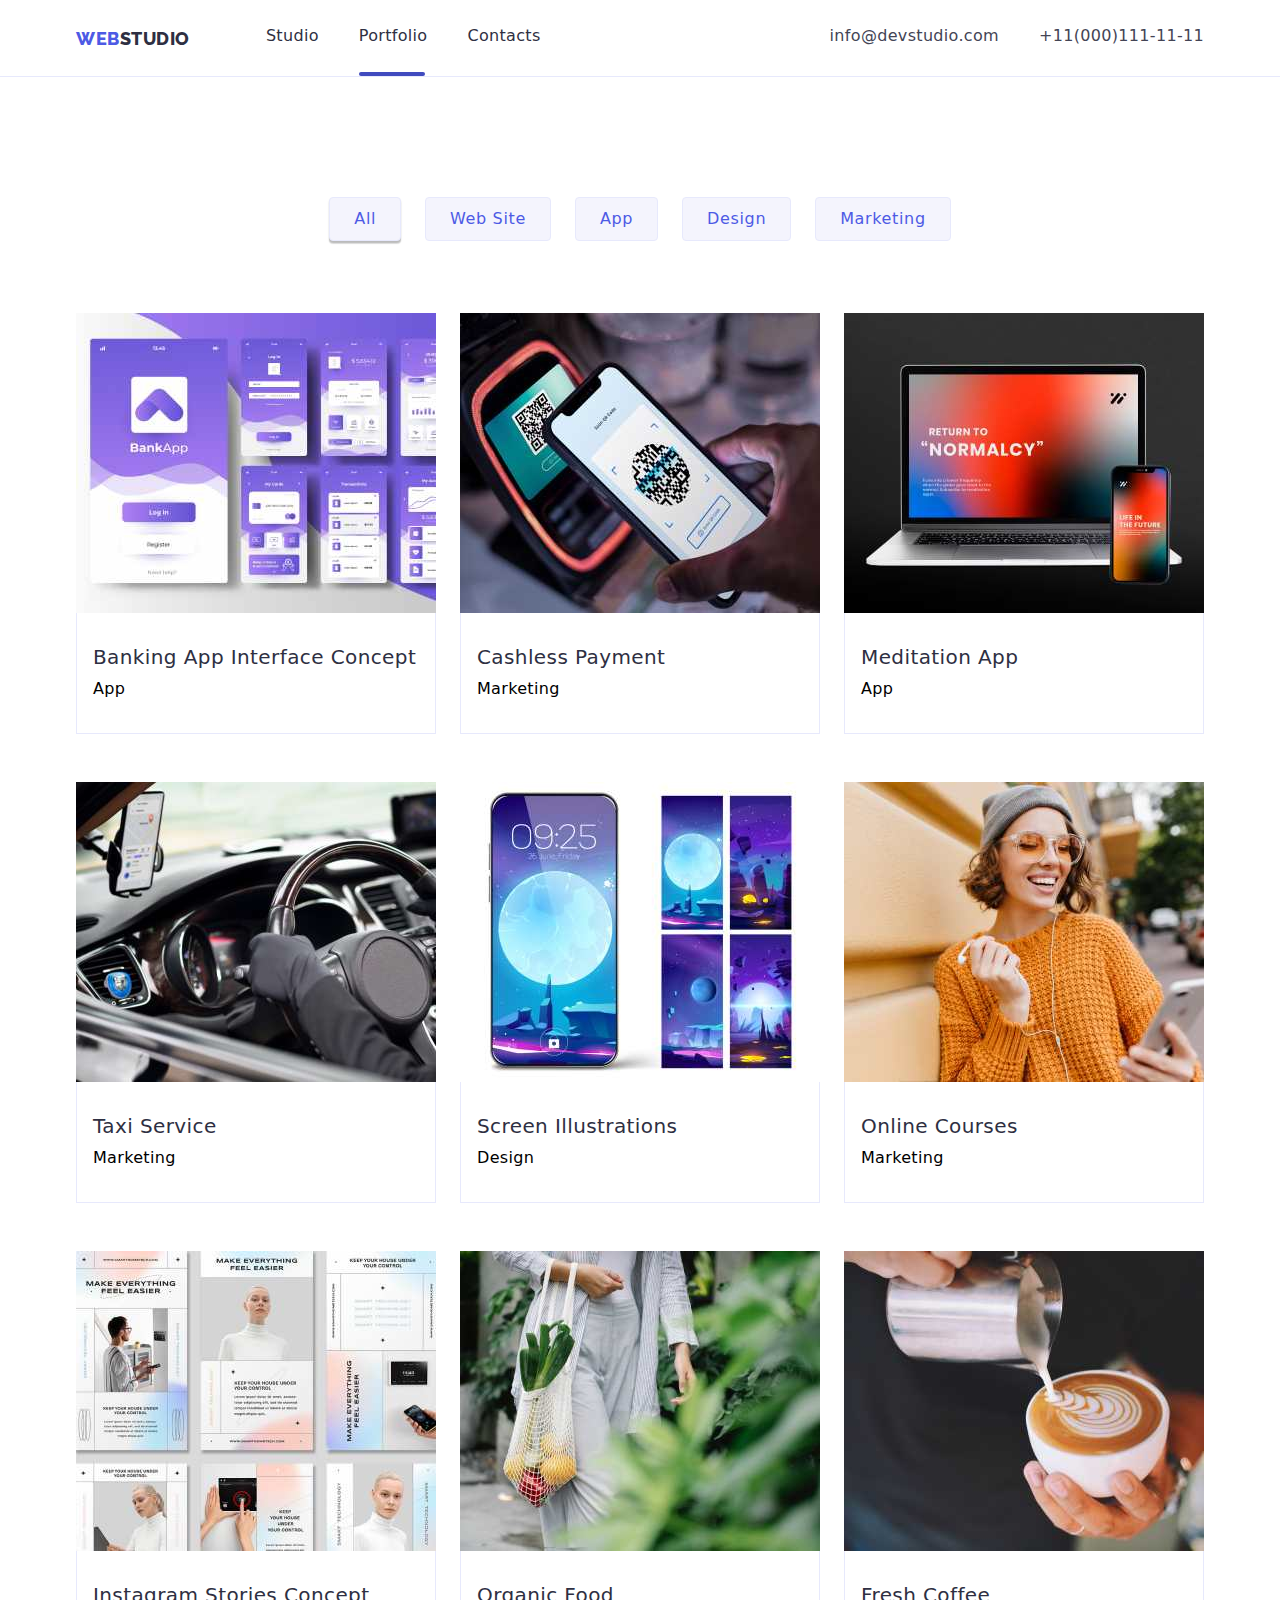
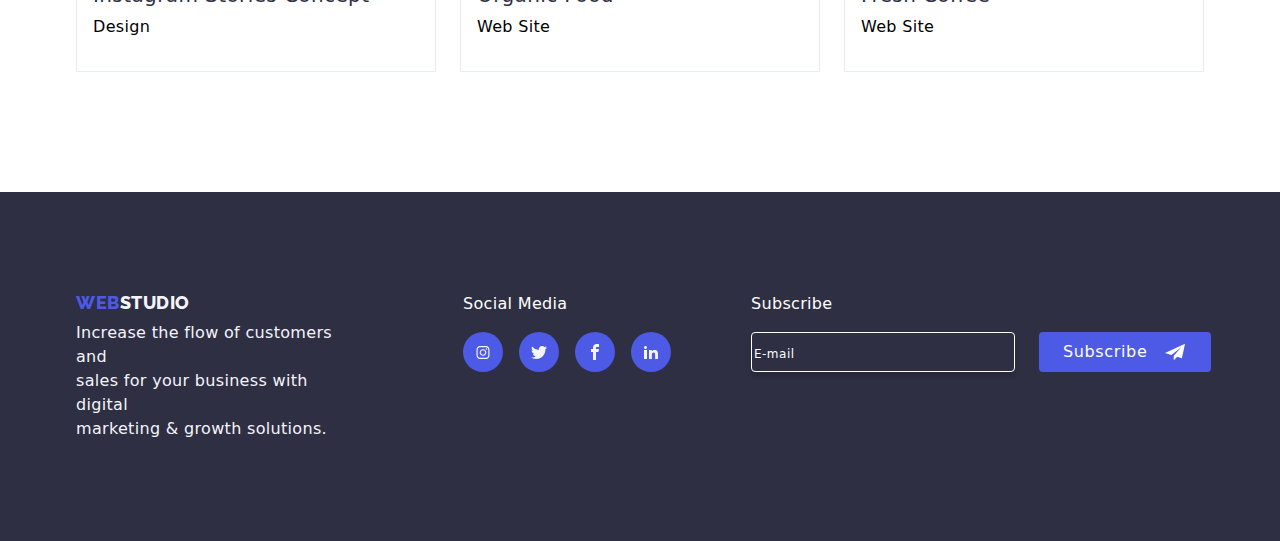
==== portfolio.html @ 9ad0ffb6 "Initial commit" ====
<!DOCTYPE html>
<html lang="en">

<head>
    <meta charset="UTF-8">
    <meta name="viewport" content="width=device-width, initial-scale=1.0">
    <title>Homework 6</title>

    <!--CSS LINK-->
    <link rel="stylesheet" href="./css/styles.css" />
    <!--FONT LINKS-->
    <link rel="stylesheet"
        href="https://fonts.googleapis.com/css2?family=Raleway:wght@800&family=Roboto:wght@400;500;700;900&display=swap" />
    <!--NORMALIZER LINK-->
    <link rel="stylesheet"
        href="https://cdnjs.cloudflare.com/ajax/libs/modern-normalize/2.0.0/modern-normalize.min.css" />
</head>

<body>
    <!-- Header -->
    <header class="header header-container">
        <div class="container header-container">
            <!-- Navigation Bar -->
            <nav class="header-navigation">
                <a href="./index.html" class="header-logo links">
                    <span class="web-logo">WEB</span><span class="studio-logo">STUDIO</span>
                </a>
                <ul class="header-list lists">
                    <li class="header-item">
                        <a href="./index.html" class="header-link links">Studio</a>
                    </li>
                    <li class="header-item">
                        <a href="./portfolio.html" class="header-link links current-portfolio">Portfolio</a>
                    </li>
                    <li class="header-item">
                        <a href="#" class="header-link links">Contacts</a>
                    </li>
                </ul>
            </nav>
            <ul class="header-address lists">
                <li>
                    <a href="mailto:info@devstudio.com" class="header-address-link links">info@devstudio.com</a>
                </li>
                <li>
                    <a href="tel:+11(000)111-11-11" class="header-address-link links">+11(000)111-11-11</a>
                </li>
            </ul>
        </div>
    </header>

    <!-- Main -->

    <main>
        <section class="section">
            <div class="container filter-containter">
                <ul class="filter lists">
                    <li>
                        <button type="button" class="filter-item active">All</button>
                    </li>
                    <li>
                        <button type="button" class="filter-item">Web Site</button>
                    </li>
                    <li>
                        <button type="button" class="filter-item">App</button>
                    </li>
                    <li>
                        <button type="button" class="filter-item">Design</button>
                    </li>
                    <li>
                        <button type="button" class="filter-item">Marketing</button>
                    </li>
                </ul>
                <ul class="project lists">
                    <li class="project-item">
                        <div class="project-image">
                        <img src="images/bankingappinterfaceconcept.jpg" alt="bank app" width="360" height="300" />
                        <div class="project-image-content">
                            <p>14 Stylish and User-Friendly App Design Concepts · Task Manager App · Calorie Tracker App · Exotic Fruit Ecommerce App ·
                            Cloud Storage App</p>
                        </div>
                        </div>
                        <div class="project-description">
                            <h3 class="project-title titles">Banking App Interface Concept</h3>
                            <p class="project-bottom-text bottom-text">App</p>
                        </div>
                    </li>
                    <li class="project-item">
                        <div class="project-image">
                        <img src="images/cashlesspayment.jpg" alt="cashless" width="360" height="300" />
                        <div class="project-image-content">
                            <p>14 Stylish and User-Friendly App Design Concepts · Task Manager App · Calorie Tracker App · Exotic Fruit
                                Ecommerce App ·
                                Cloud Storage App</p>
                        </div>
                        </div>
                        <div class="project-description">
                            <h3 class="project-title titles">Cashless Payment</h3>
                            <p class="project-bottom-text bottom-text">Marketing</p>
                        </div>
                    </li>
                    <li class="project-item">
                        <div class="project-image">
                        <img src="images/meditationapp.jpg" alt="meditation app" width="360" height="300" />
                        <div class="project-image-content">
                            <p>14 Stylish and User-Friendly App Design Concepts · Task Manager App · Calorie Tracker App · Exotic Fruit
                                Ecommerce App ·
                                Cloud Storage App</p>
                        </div>
                        </div>
                        <div class="project-description">
                            <h3 class="project-title titles">Meditation App</h3>
                            <p class="project-bottom-text bottom-text">App</p>
                        </div>
                    </li>
                    <li class="project-item">
                        <div class="project-image">
                        <img src="images/taxiservice.jpg" alt="taxi service" width="360" height="300" />
                        <div class="project-image-content">
                            <p>14 Stylish and User-Friendly App Design Concepts · Task Manager App · Calorie Tracker App · Exotic Fruit
                                Ecommerce App ·
                                Cloud Storage App</p>
                        </div>
                        </div>
                        <div class="project-description">
                            <h3 class="project-title titles">Taxi Service</h3>
                            <p class="project-bottom-text bottom-text">Marketing</p>
                        </div>
                    </li>
                    <li class="project-item">
                        <div class="project-image">
                        <img src="images/screenillustrations.jpg" alt="screen illustrations" width="360" height="300" />
                        <div class="project-image-content">
                            <p>14 Stylish and User-Friendly App Design Concepts · Task Manager App · Calorie Tracker App · Exotic Fruit
                                Ecommerce App ·
                                Cloud Storage App</p>
                        </div>
                        </div>
                        <div class="project-description">
                            <h3 class="project-title titles">Screen Illustrations</h3>
                            <p class="project-bottom-text bottom-text">Design</p>
                        </div>
                    </li>
                    <li class="project-item">
                        <div class="project-image">
                        <img src="images/onlinecourses.jpg" alt="online courses" width="360" height="300" />
                        <div class="project-image-content">
                            <p>14 Stylish and User-Friendly App Design Concepts · Task Manager App · Calorie Tracker App · Exotic Fruit
                                Ecommerce App ·
                                Cloud Storage App</p>
                        </div>
                        </div>
                        <div class="project-description">
                            <h3 class="project-title titles">Online Courses</h3>
                            <p class="project-bottom-text bottom-text">Marketing</p>
                        </div>
                    </li>
                    <li class="project-item">
                        <div class="project-image">
                        <img src="images/instagramstoriesconcept.jpg" alt="instagram stories" width="360"
                            height="300" />
                        <div class="project-image-content">
                            <p>14 Stylish and User-Friendly App Design Concepts · Task Manager App · Calorie Tracker App · Exotic Fruit
                                Ecommerce App ·
                                    Cloud Storage App</p>
                            </div>
                        </div>
                        <div class="project-description">
                            <h3 class="project-title titles">Instagram Stories Concept</h3>
                            <p class="project-bottom-text bottom-text">Design</p>
                        </div>
                    </li>
                    <li class="project-item">
                        <div class="project-image">
                        <img src="images/organicfood.jpg" alt="organic food" width="360" height="300" />
                        <div class="project-image-content">
                            <p>14 Stylish and User-Friendly App Design Concepts · Task Manager App · Calorie Tracker App · Exotic Fruit
                                Ecommerce App ·
                                Cloud Storage App</p>
                        </div>
                        </div>
                        <div class="project-description">
                            <h3 class="project-title titles">Organic Food</h3>
                            <p class="project-bottom-text bottom-text">Web Site</p>
                        </div>
                    </li>
                    <li class="project-item">
                        <div class="project-image">
                        <img src="images/freshcoffee.jpg" alt="fresh coffee" width="360" height="300" />
                        <div class="project-image-content">
                            <p>14 Stylish and User-Friendly App Design Concepts · Task Manager App · Calorie Tracker App · Exotic Fruit
                                Ecommerce App ·
                                Cloud Storage App</p>
                        </div>
                        </div>
                        <div class="project-description">
                            <h3 class="project-title titles">Fresh Coffee</h3>
                            <p class="project-bottom-text bottom-text">Web Site</p>
                        </div>
                    </li>
                </ul>
            </div>
        </section>
    </main>

    <!--Page Footer-->

    <footer class="footer-section">
        <div class="container footer-flex">
            <div class="footer-container">
                <a href="/index.html" class="header-logo links">
                    <span class="web-logo">WEB</span><span class="studio-logo studio-footer">STUDIO</span></a>
                <div class="footer-text">
                    <p class="footer-bottom-text bottom-text">
                        Increase the flow of customers and <br />
                        sales for your business with digital <br />
                        marketing & growth solutions.</p>
                </div>
            </div>
            <div class="footer-container footer-socialmedia">
                <h3 class="footer-socialmedia-title">Social Media</h3>
                <div class="footer-icons">
                    <a class="team-content-icons">
                        <svg width="16" height="13">
                            <use href="./images/icons.svg#instagram"></use>
                        </svg>
                    </a>
                    <a class="team-content-icons">
                        <svg width="16" height="16">
                            <use href="./images/icons.svg#twitter"></use>
                        </svg>
                    </a>
                    <a class="team-content-icons">
                        <svg width="16" height="16">
                            <use href="./images/icons.svg#facebook"></use>
                        </svg>
                    </a>
                    <a class="team-content-icons">
                        <svg width="16" height="16">
                            <use href="./images/icons.svg#linkedin2"></use>
                        </svg>
                    </a>
                </div>
            </div>
            <div class="footer-container footer-form subscribe-flex">
                <form name="subscribe_form" autocomplete="on" method="">
                    <label class="footer-form_label">Subscribe
                        <input type="email" name="email" placeholder="E-mail" class="footer-form-input" required />
                    </label>
    
    
                    <button type="submit" class="footer-form-button">Subscribe
                        <svg class="footer-form-svgsubscribe">
                            <use href="./images/icons.svg#submit"></use>
                        </svg>
                    </button>
                </form>
            </div>
    
    
    
        </div>
    </footer>
<script src="./js/modal.js"></script>
</body>

</html>
---- css/styles.css ----
/* GENERAL STYLES */

body {
    font-family: 'Roboto';
    font-style: normal;
    font-size: 16px;
    font-weight: 400;
    line-height: 24px;
    letter-spacing: 0.32px;
}

img {
    display: block;
    height: auto;
    max-width: 100%;
}

h1,
h2,
h3,
h4,
h5,
h6,
p,
ul {
    margin: 0;
    padding: 0;
}

:root {
    --iriscolor: #4d5ae5;
    --navyblue: #2e2f42;
    --navcolor: black;
    --oceancolor: #404bbf;
    --whitecolor: #ffffff;
    --slatecolor: #434455;
    --cornflowercolor: #e7e9fc;
    --cloudcolor: #f4f4fd;
    --greencolor: #31d0aa;
    --lightslatecolor: #8e8f99;
    --navybluemodalcolor: #2e2f42;
    --greycolor: #2e2f42;
    --dairycolor: #fcfcfc;
}

.lists {
    list-style-type: none;
    padding: 0;
}

.links {
    text-decoration: none;
}

.container {
    margin: 0 auto;
    width: 1158px;
    padding: 0 15px;
}

.section {
    padding: 120px 0;
}


/*END OF GENERAL STYLES*/




/*ANYTHING ABOUT HEADER SECTION*/

.header {
    border-bottom: 1px solid var(--cornflower, #e7e9fc);
}

.header-container {
    display: flex;
    justify-content: space-between;
}

.header-navigation {
    display: flex;
    align-items: center;
}


/*header header-navigation*/

.header-logo {
    color: var(--navyblue, #2e2f42);
    font-family: Raleway;
    font-size: 18px;
    font-weight: 800;
    line-height: 21px;
    letter-spacing: 0.54px;
    text-transform: uppercase;
}

.web-logo {
    color: var(--iriscolor);
}

.studio-logo {
    color: var(--navyblue);
}

.header-list {
    display: flex;
    gap: 40px;
    margin-left: 76px;
}

/*header header-navigation header-links*/

.header-link {
    color: var(--navyblue);
    font-weight: 500;
    letter-spacing: 0.32px;
    padding: 24px 0;
    display: block;
}

.current {
    color: var(--iriscolor);
}

.current::after {
    content: "  ";
    display: block;
    height: 4px;
    width: 48px;
    border-radius: 2px;
    background-color: var(--oceancolor);
    position: relative;
    top: 24px;

}

.header-address {
    display: flex;
    gap: 40px;
}

.header-address-link {
    color: var(--slatecolor);
    padding: 24px 0;
    display: block;
}

.header-address-link:hover,
.header-address-link:focus {
    color: var(--oceancolor);
}

.header-link:hover,
.header-link:focus,
.header-link:active {
    color: var(--oceancolor);
}


/*END OF HEADER*/




/*ANYTHING ABOUT PORTFOLIO*/

.current-portfolio::after {
    content: "  ";
    display: block;
    height: 4px;
    width: 66px;
    border-radius: 2px;
    background-color: var(--oceancolor);
    position: relative;
    top: 24px;

}

.filter-item:hover {
    background: var(--oceancolor);
    box-shadow: 0px 2px 2px 0px rgba(0, 0, 0, 0.12),
        0px 2px 1px 0px rgba(0, 0, 0, 0.08), 0px 3px 1px 0px rgba(0, 0, 0, 0.1);
    color: var(--whitecolor);
    border-color: var(--oceancolor);
}

.project-image-content {
    position: absolute;
    background-color: rgba(77, 90, 229, 1);
    color: white;
    width: 100%;
    height: 100%;
    top: 0;
    left: 0;
    opacity: 0;
    transform: translateY(100%);
    transition: transform 250ms cubic-bezier(0.4, 0, 0.2, 1);
    padding-top: 40px;
    padding-left: 32px;
    padding-right: 32px;
    padding-bottom: 164px;
}

.project-image {
    position: relative;
    overflow: hidden;
}

.project-item {
    overflow: hidden;
}

.project-item:hover .project-image-content {
    opacity: 1;
    transform: translateY(0);
}

.filter {
    margin-bottom: 72px;
    display: flex;
    justify-content: center;
    align-items: center;
    gap: 24px;
}

.project {
    display: flex;
    flex-wrap: wrap;
    gap: 48px 24px;
    justify-content: center;
    align-items: center;
}

.project-description {
    padding: 32px 16px;
    border: 1px solid var(--cornflower, #e7e9fc);
    border-top: none;
}

.active {
    background: var(--oceancolor);
    box-shadow: 0px 2px 2px 0px rgba(0, 0, 0, 0.12),
        0px 2px 1px 0px rgba(0, 0, 0, 0.08), 0px 3px 1px 0px rgba(0, 0, 0, 0.1);
    color: var(--whitecolor);
    border-color: var(--oceancolor);
}

.filter-item {
    padding: 12px 24px;
    border-radius: 4px;
    border: 1px solid var(--cornflower, #e7e9fc);
    background: var(--cloud, #f4f4fd);
    color: var(--iris, #4d5ae5);
    font-weight: 500;
    letter-spacing: 0.64px;
    cursor: pointer;
    font-size: 16px;
    font-family: inherit;
}

/*END OF PORTFOLIO SECTION*/



/*ANYTHING ABOUT HERO SECTION*/

.hero-title {
    color: var(--whitecolor);
    font-size: 56px;
    font-weight: 700;
    line-height: 60px;
    letter-spacing: 1.12px;
    margin-bottom: 40px;
}

.hero-section {
    text-align: center;
    display: flex;
    align-items: center;
    justify-content: center;
    background-image: linear-gradient(to right,
            rgba(46, 47, 66, 0.7),
            rgba(46, 47, 66, 0.7)),
        url(../images/people-office\ 1.jpg);
    padding: 188px 0;
    background-repeat: no-repeat;
    background-size: cover;
}

.hero-button {
    border-radius: 4px;
    background: var(--iris, #4d5ae5);
    box-shadow: 0px 4px 4px 0px rgba(0, 0, 0, 0.15);
    color: var(--white, #fff);
    font-weight: 500;
    letter-spacing: 0.64px;
    border: none;
    cursor: pointer;
    font-family: inherit;
    font-size: 16px;
    padding: 16px 32px;
}

.hero-button:hover,
.hero-button:focus {
    background-color: var(--oceancolor);
}

.section-no-top-padding {
    padding-top: 0;
}

/*END OF HERO SECTION*/

/*ANYTHING ABOUT SECTION 2 FEATURES AND ABOUT*/


.titles {
    font-size: 20px;
    font-weight: 500;
    letter-spacing: 0.4px;
    color: var(--navyblue);
    margin-bottom: 8px;
}

.features-list {
    display: flex;
    gap: 20px;
}

.features-icons {
    display: flex;
    justify-content: center;
    padding: 24px 0;
    background-color: var(--cloudcolor);
}

.footer-bottom-text {
    color: var(--cloudcolor, #f4f4fd);
    margin-top: 8px;
}


/*.bottom-text {
    color: var(--slatecolor);
}*/

/*END OF SECTION 2 FEATURES AND ABOUT*/

/*ANYTHING ABOUT SECTION 3 WHAT WE ARE DOING*/

.section-grey {
    background-color: var(--cloudcolor);
}

.team-list {
    display: flex;
    gap: 24px;
    text-align: center;
}

.what-we-do-list {
    display: flex;
    justify-content: space-between;
}

.section-title {
    color: var(--navyblue, #2e2f42);
    text-align: center;
    font-size: 36px;
    font-weight: 700;
    line-height: 40px;
    letter-spacing: 0.72px;
    text-transform: capitalize;
    margin-bottom: 72px;
}


/*END OF SECTION 3 WHAT WE ARE DOING*/


/*ANYTHING ABOUT SECTION 4 THE TEAM*/

.team-icons {
    display: flex;
    color: var(--cloudcolor);
    gap: 24px;
    justify-content: center;
    padding-bottom: 32px;
}

.team-content-icons {
    display: flex;
    width: 40px;
    height: 40px;
    background-color: var(--iriscolor);
    border-radius: 50%;
    justify-content: center;
    align-items: center;
    fill: var(--cloudcolor);
}

.team-item {
    border-radius: 0px 0px 4px 4px;
    background: var(--white, #fff);
    box-shadow: 0px 2px 1px 0px rgba(46, 47, 66, 0.08),
        0px 1px 1px 0px rgba(46, 47, 66, 0.16),
        0px 1px 6px 0px rgba(46, 47, 66, 0.08);
}

.card-content h3 {
    margin-bottom: 8px;
}

.card-content {
    padding: 32px 0;
}

/*END OF SECTION 4 THE TEAM*/


/*ANYTHING ABOUT THE CUSTOMERS SECTION*/

.customers-title {
    font-weight: 700;
    font-size: 36px;
    line-height: 40px;
    letter-spacing: 0.64;
    text-align: center;
    color: var(--navyblue);
}

.customers-icon {
    padding: 16px 32px;

}

.customers-flex {
    display: flex;
    gap: 24px;
}

.customers-icons-borders {
    border: 1px solid var(--lightslatecolor);
    width: 168px;
    height: 88px;
    border-radius: 4px;
    fill: var(--lightslatecolor);

}

.customers-section {
    margin-top: 120px;
}



/*END OF CUSTOMERS SECTION*/
/*ANYTHING ABOUT FOOTER SECTION*/

.footer-section {
    background-color: var(--navyblue);
    padding: 100px 0;
}

.studio-footer {
    color: var(--cloudcolor);
}

.footer-container {
    display: flex;
    flex-direction: column;
}

.subscribe-flex {
    flex-direction: row;
    align-items: flex-end;
}

.footer-container form {
    display: flex;
    align-items: flex-end;
}

.footer-form {
    width: 453px;
    height: 80px;
    flex-shrink: 0;
    margin-left: 80px;
}

.footer-form_label {
    display: block;
    color: var(--whitecolor);
    font-weight: 500;
    /* margin-bottom: 16px; */
}

.footer-form-input {
    border: 1px solid var(--whitecolor);
    width: 264px;
    height: 40px;
    border-radius: 4px;
    margin-top: 16px;
    background-color: var(--navyblue);
    box-shadow: 0px 4px 4px 0px rgba(0, 0, 0, 0.15);
    display: flex;

}

.footer-form-input::placeholder {
    color: var(--whitecolor, #FFF);
    font-size: 12px;
    font-style: normal;
    font-weight: 400;
    line-height: 24px;
    letter-spacing: 0.48px;
}

.footer-form-button {
    height: 40px;
    display: inline-flex;
    padding: 8px 24px;
    justify-content: center;
    align-items: center;
    gap: 16px;
    margin-left: 24px;
    border: none;
    font-weight: 500px;
    line-height: 24px;
    letter-spacing: 0.64px;
    border-radius: 4px;
    color: var(--whitecolor);
    background: var(--iriscolor, #4D5AE5);
    cursor: pointer;
    transition-property: background-color, color;
    transition-duration: 250ms;
    transition-timing-function: cubic-bezier(0.4, 0, 0.2, 1);
}

.footer-form-svgsubscribe {
    width: 24px;
    height: 20px;
    color: var(--whitecolor);
}

.footer-form-button:hover {
    background-color: var(--oceancolor);
}


.footer-socialmedia {
    margin-left: 120px;
    width: 208px;
    height: 80px;
    flex-shrink: 0;
    margin-left: 120px;
    display: inline;
}

.footer-socialmedia-title {
    color: var(--whitecolor);
    font-weight: 500;
    font-size: 16px;
    line-height: 24px;
    letter-spacing: 0.32px;
    margin-bottom: 16px;
}

.footer-icons {
    display: inline-flex;
    align-items: flex-start;
    gap: 16px;
}

.footer-flex {
    display: flex;
    flex-direction: row;
}

.footer-mission {
    margin-right: 120px;
}

/*END OF FOOTER SECTION*/

/*ANYTHING ABOUT THE MODAL*/

.backdrop {
    position: fixed;
    top: 0;
    left: 0;
    width: 100%;
    height: 100%;
    background-color: rgba(46, 47, 66, 0.4);
    opacity: 1;
    transition: opacity 250ms cubic-bezier(0.4, 0, 0.2, 1);
}

.modal {
    position: absolute;
    top: 50%;
    left: 50%;
    min-width: 408px;
    min-height: 584px;
    background-color: var(--dairy, #fcfcfc);
    box-shadow: 0px 2px 1px 0px rgba(0, 0, 0, 0.2),
        0px 1px 3px 0px rgba(0, 0, 0, 0.12), 0px 1px 1px 0px rgba(0, 0, 0, 0.14);
    border-radius: 4px;

    transform: translate(-50%, -50%) scale(1);
    transition: transform 250ms cubic-bezier(0.4, 0, 0.2, 1);

    padding-top: 72px;
    padding-left: 24px;
    padding-right: 24px;
    padding-bottom: 24px;
}

.backdrop.is-hidden .modal {
    transform: translate(-50%, -50%) scale(0);
}

.modal-close {
    position: absolute;
    top: 24px;
    right: 24px;
    padding: 0;
    display: flex;
    justify-content: center;
    align-items: center;
    width: 24px;
    height: 24px;

    background-color: var(--cornflower, #e7e9fc);
    color: var(--navyblue);
    border: 1px solid rgba(0, 0, 0, 0.1);
    border-radius: 15px;
    cursor: pointer;

    transition: color 250ms cubic-bezier(0.4, 0, 0.2, 1),
        background-color 250ms cubic-bezier(0.4, 0, 0.2, 1);
}

.modal-close-icon {
    fill: currentColor;
}

.modal-close:hover,
.modal-close:focus {
    background-color: var(--ocean);
    color: var(--white);
}

.is-hidden {
    visibility: none;
    opacity: 0;
    pointer-events: none;
}

.form-header {
    color: var(--navyblue, #2E2F42);
    text-align: center;
    font-weight: 500;
    margin-bottom: 34px;
}

.form-container {
    display: flex;
    flex-direction: column;
    align-items: flex-start;

    border-radius: 4px;

}

.form-button_container {
    display: flex;
    align-items: center;
    justify-content: center;
    width: 100%;
}

.form-button {
    width: 169px;
    height: 56px;
    padding: 16px 32px;
    border: none;
    font-weight: 500;
    letter-spacing: 0.64px;
    border-radius: 4px;
    background-color: var(--iriscolor);
    color: var(--whitecolor);
    box-shadow: 0px 4px 4px 0px rgba(0, 0, 0, 0.15);
    cursor: pointer;
    transition-property: background-color, color;
    transition-duration: 250ms;
    transition-timing-function: cubic-bezier(0.4, 0, 0.2, 1);
}

.form-button:hover,
.form-button:focus {
    background-color: var(--oceancolor);
}

.form-input {
    display: block;
    width: 360px;
    height: 40px;
    padding-top: 11px;
    padding-bottom: 11px;
    padding-left: 38px;
    flex-shrink: 0;
    font-size: 14px;
    fill: currentColor;
    border-radius: 4px;
    border: 1px solid var(--navyblue, rgba(46, 47, 66, 0.40));
    transition-property: border;
    transition-duration: 250ms;
    transition-timing-function: cubic-bezier(0.4, 0, 0.2, 1);
}

.form-input:focus,
.form-input:hover,
.form-textarea:hover,
.form-textarea:focus {
    border: 1px solid var(--iriscolor, #4D5AE5);
}

.form-input:focus+.form-input-icon,
.form-input:hover+.form-input-icon {
    fill: var(--iriscolor);
}

.form-textarea {
    width: 360px;
    height: 120px;
    flex-shrink: 0;
    padding-top: 8px;
    padding-left: 16px;
    border-radius: 4px;
    font-size: 14px;
    border: 1px solid var(--navyblue, rgba(46, 47, 66, 0.40));
    resize: none;
    transition-property: border;
    transition-duration: 250ms;
    transition-timing-function: cubic-bezier(0.4, 0, 0.2, 1);
}

.form-textarea::placeholder {
    color: var(--navyblue, rgba(46, 47, 66, 0.40));
    font-size: 12px;
    font-weight: 400;
    line-height: 14px;
    letter-spacing: 0.48px;
}

.checkbox {
    appearance: none;
    position: absolute;
}

.checkbox-icon {
    display: inline-block;
    border-radius: 2px;
    fill: none;
    transition-property: border;
    transition-duration: 250ms;
    transition-timing-function: cubic-bezier(0.4, 0, 0.2, 1);
}

.checkbox-icon:hover,
.checkbox-icon:focus {
    border: 1px solid var(--iriscolor, #4D5AE5);
}

.check-mark {
    display: block;
    width: 16px;
    height: 16px;
    border-radius: 2px;
    border: 1px solid var(--navybluemodalcolor, rgba(46, 47, 66, 0.40));
    cursor: pointer;
}

.checkbox:checked+.checkbox-icon {
    background-size: contain;
    font: var(--whitecolor);
    fill: var(--whitecolor);
    border-radius: 2px;
    border: 1px solid var(--iriscolor, rgba(46, 47, 66, 0.40));
    background-color: var(--iriscolor);
    cursor: pointer;
}

.form-label {
    position: relative;
    margin-bottom: 30px;
    font-size: 12px;
    line-height: 1.166;
    letter-spacing: 0.01em;
    color: var(--lightslatecolor, #8E8F99);
}

.form-label-textarea {
    position: relative;
    margin-bottom: 16px;
    font-size: 12px;
    line-height: 1.166;
    letter-spacing: 0.01em;
    color: var(--lightslatecolor, #8E8F99);
}

.form-label-text {
    position: absolute;
    top: -20px;
    left: 0;
}

.form-input-icon {
    position: absolute;
    transform: translateY(-50%);
    top: 50%;
    left: 16px;
    width: 18px;
    height: 24px;
    fill: var(--navybluemodalcolor, #2E2F42);
    transition-property: fill;
    transition-duration: 250ms;
    transition-timing-function: cubic-bezier(0.4, 0, 0.2, 1);
}

.form-agree-box {
    display: flex;
    align-items: center;
    justify-content: flex-start;
    width: 360px;
    height: 16px;
    gap: 8px;
    margin-bottom: 24px;
}

.form-agree-box_text {
    flex-shrink: 0;
    color: var(--lightslatecolor, #8E8F99);
    font-size: 12px;
    font-weight: 400;
    line-height: 14px;
    letter-spacing: 0.48px;
}

.form-agree-box_link {
    color: var(--iriscolor, #4D5AE5);
    font-size: 12px;
    font-weight: 400;
    line-height: 16px;
    letter-spacing: 0.48px;
    text-decoration-line: underline;
    transition-property: color, text-decoration-color;
    transition-duration: 250ms;
    transition-timing-function: cubic-bezier(0.4, 0, 0.2, 1);
}

.form-agree-box_link:hover,
.form-agree-box_link:focus {
    color: var(--oceancolor);
    text-decoration-color: rgba(0, 0, 255, 0.0);
}

/*END OF THE MODAL SECTION*/
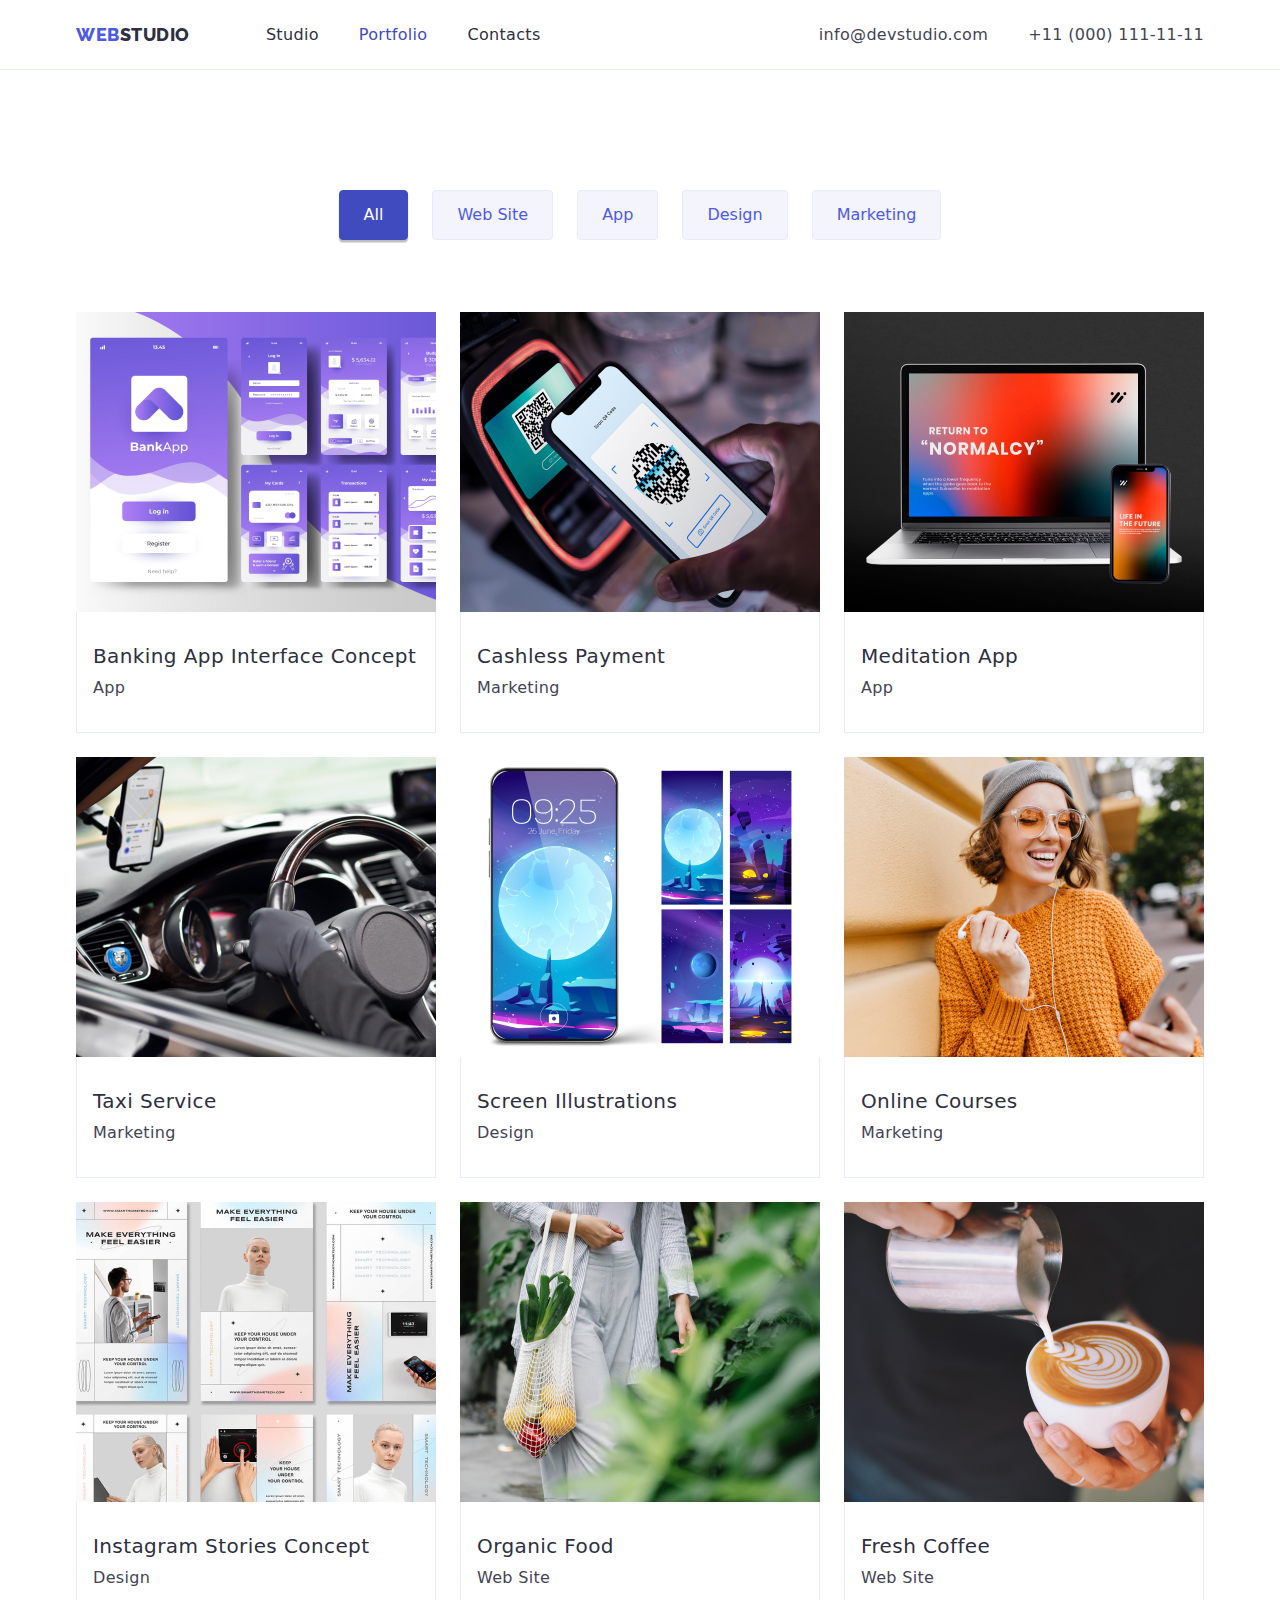
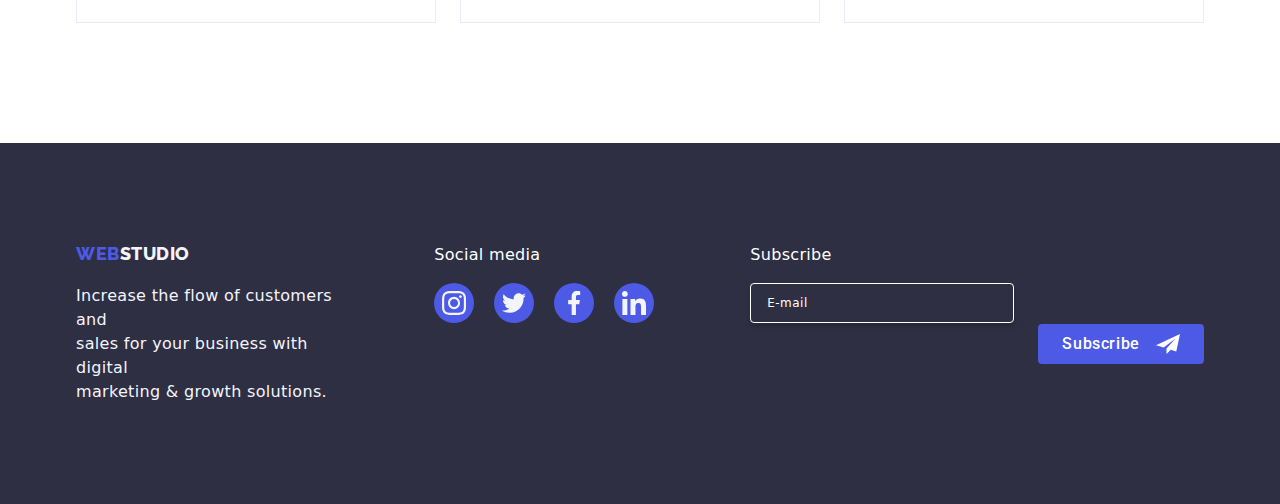
==== commit ecece942: "initial submission" ====
--- a/portfolio.html
+++ b/portfolio.html
@@ -3,264 +3,388 @@
 
 <head>
     <meta charset="UTF-8">
+    <meta http-equiv="X-UA-Compatible" content="IE=edge" />
     <meta name="viewport" content="width=device-width, initial-scale=1.0">
-    <title>Homework 6</title>
+    <meta name="description" content="Effective solutions for business, Digital Marketing" />
+    <title>Portfolio</title>
 
     <!--CSS LINK-->
     <link rel="stylesheet" href="./css/styles.css" />
+
+    <!--NORMALIZER LINK-->
+    <link rel="stylesheet"
+        href="https://cdnjs.cloudflare.com/ajax/libs/modern-normalize/2.0.0/modern-normalize.min.css" />
+
     <!--FONT LINKS-->
     <link rel="stylesheet"
         href="https://fonts.googleapis.com/css2?family=Raleway:wght@800&family=Roboto:wght@400;500;700;900&display=swap" />
-    <!--NORMALIZER LINK-->
-    <link rel="stylesheet"
-        href="https://cdnjs.cloudflare.com/ajax/libs/modern-normalize/2.0.0/modern-normalize.min.css" />
+    <link rel="preconnect" href="https://fonts.googleapis.com" />
+    <link rel="preconnect" href="https://fonts.gstatic.com" crossorigin />
+    <!---->
+    <link rel="icon" href="./images/webstudio_logo.png" />
 </head>
 
 <body>
-    <!-- Header -->
-    <header class="header header-container">
+    <header class="header">
         <div class="container header-container">
-            <!-- Navigation Bar -->
             <nav class="header-navigation">
-                <a href="./index.html" class="header-logo links">
-                    <span class="web-logo">WEB</span><span class="studio-logo">STUDIO</span>
-                </a>
-                <ul class="header-list lists">
-                    <li class="header-item">
-                        <a href="./index.html" class="header-link links">Studio</a>
-                    </li>
-                    <li class="header-item">
-                        <a href="./portfolio.html" class="header-link links current-portfolio">Portfolio</a>
-                    </li>
-                    <li class="header-item">
-                        <a href="#" class="header-link links">Contacts</a>
+                <a href="./index.html" class="header-logo link"><span class="logo-blue">WEB</span>STUDIO</a>
+                <ul class="header-menu-list list">
+                    <li class="header-menu-item">
+                        <a href="./index.html" class="header-menu-link link">Studio</a>
+                    </li>
+                    <li class="header-menu-item">
+                        <a href="./portfolio.html" class="header-menu-link link menu-active">Portfolio</a>
+                    </li>
+                    <li class="header-menu-item">
+                        <a href="#" class="header-menu-link link">Contacts</a>
                     </li>
                 </ul>
             </nav>
-            <ul class="header-address lists">
-                <li>
-                    <a href="mailto:info@devstudio.com" class="header-address-link links">info@devstudio.com</a>
-                </li>
-                <li>
-                    <a href="tel:+11(000)111-11-11" class="header-address-link links">+11(000)111-11-11</a>
-                </li>
-            </ul>
+            <address class="header-address">
+                <ul class="header-address-list list">
+                    <li class="header-address-item">
+                        <a href="mailto:info@devstudio.com" class="header-address-link link" target="_blank"
+                            rel="noopener noreferrer">info@devstudio.com</a>
+                    </li>
+                    <li class="header-address-item">
+                        <a href="tel:+110001111111" class="header-address-link link" target="_blank"
+                            rel="noopener noreferrer">+11 (000) 111-11-11</a>
+                    </li>
+                </ul>
+            </address>
+            <button class="menu-toggle js-open-menu" aria-expanded="false" aria-controls="mobile-menu">
+                <svg class="menu-icon" width="32" height="32">
+                    <use href="./images/icons.svg#hamburger-open"></use>
+                </svg>
+            </button>
+            <div class="menu-container js-menu-container" id="mobile-menu">
+                <button class="menu-toggle hamburger-close-button js-close-menu">
+                    <svg class="menu-icon" width="32" height="32">
+                        <use href="./images/icons.svg#hamburger-close"></use>
+                    </svg>
+                </button>
+                <ul class="hamburger-menu-list list">
+                    <li class="hamburger-menu-item">
+                        <a href="./index.html" class="hamburger-menu-link link ">Studio</a>
+                    </li>
+                    <li class="hamburger-menu-item">
+                        <a href="./portfolio.html" class="hamburger-menu-link link hamburger-menu-active">Portfolio</a>
+                    </li>
+                    <li class="hamburger-menu-item">
+                        <a href="#" class="hamburger-menu-link link">Contacts</a>
+                    </li>
+                </ul>
+                <div class="hamburger-wrapper">
+                    <address class="hamburger-address">
+                        <ul class="hamburger-address-list list">
+                            <li class="hamburger-address-item">
+                                <a href="tel:+110001111111" class="hamburger-address-link highlight link"
+                                    target="_blank" rel="noopener noreferrer">+11 (000) 111-11-11</a>
+                            </li>
+                            <li class="hamburger-address-item">
+                                <a href="mailto:info@devstudio.com" class="hamburger-address-link link" target="_blank"
+                                    rel="noopener noreferrer">info@devstudio.com</a>
+                            </li>
+                        </ul>
+                    </address>
+
+                    <ul class="hamburger-social-list list">
+                        <li class="hamburger-social-item">
+                            <a href="https://www.instagram.com/" target="_blank" rel="noopener noreferrer"
+                                class="hamburger-social-link link"><svg class="hamburger-social-icon" width="16"
+                                    height="16">
+                                    <use href="./images/icons.svg#instagram"></use>
+                                </svg></a>
+                        </li>
+                        <li class="hamburger-social-item">
+                            <a href="https://www.twitter.com/" target="_blank" rel="noopener noreferrer"
+                                class="hamburger-social-link link"><svg class="hamburger-social-icon" width="16"
+                                    height="16">
+                                    <use href="./images/icons.svg#twitter"></use>
+                                </svg></a>
+                        </li>
+                        <li class="hamburger-social-item">
+                            <a href="https://www.facebook.com/" target="_blank" rel="noopener noreferrer"
+                                class="hamburger-social-link link"><svg class="hamburger-social-icon" width="16"
+                                    height="16">
+                                    <use href="./images/icons.svg#facebook"></use>
+                                </svg></a>
+                        </li>
+                        <li class="hamburger-social-item">
+                            <a href="https://www.linkedin.com/" target="_blank" rel="noopener noreferrer"
+                                class="hamburger-social-link link"><svg class="hamburger-social-icon" width="16"
+                                    height="16">
+                                    <use href="./images/icons.svg#linkedin"></use>
+                                </svg>
+                            </a>
+                        </li>
+                    </ul>
+                </div>
+            </div>
         </div>
     </header>
 
-    <!-- Main -->
 
     <main>
         <section class="section">
-            <div class="container filter-containter">
-                <ul class="filter lists">
-                    <li>
-                        <button type="button" class="filter-item active">All</button>
-                    </li>
-                    <li>
-                        <button type="button" class="filter-item">Web Site</button>
-                    </li>
-                    <li>
-                        <button type="button" class="filter-item">App</button>
-                    </li>
-                    <li>
-                        <button type="button" class="filter-item">Design</button>
-                    </li>
-                    <li>
-                        <button type="button" class="filter-item">Marketing</button>
-                    </li>
-                </ul>
-                <ul class="project lists">
-                    <li class="project-item">
-                        <div class="project-image">
-                        <img src="images/bankingappinterfaceconcept.jpg" alt="bank app" width="360" height="300" />
-                        <div class="project-image-content">
-                            <p>14 Stylish and User-Friendly App Design Concepts · Task Manager App · Calorie Tracker App · Exotic Fruit Ecommerce App ·
-                            Cloud Storage App</p>
-                        </div>
-                        </div>
-                        <div class="project-description">
-                            <h3 class="project-title titles">Banking App Interface Concept</h3>
-                            <p class="project-bottom-text bottom-text">App</p>
-                        </div>
-                    </li>
-                    <li class="project-item">
-                        <div class="project-image">
-                        <img src="images/cashlesspayment.jpg" alt="cashless" width="360" height="300" />
-                        <div class="project-image-content">
-                            <p>14 Stylish and User-Friendly App Design Concepts · Task Manager App · Calorie Tracker App · Exotic Fruit
-                                Ecommerce App ·
-                                Cloud Storage App</p>
-                        </div>
-                        </div>
-                        <div class="project-description">
-                            <h3 class="project-title titles">Cashless Payment</h3>
-                            <p class="project-bottom-text bottom-text">Marketing</p>
-                        </div>
-                    </li>
-                    <li class="project-item">
-                        <div class="project-image">
-                        <img src="images/meditationapp.jpg" alt="meditation app" width="360" height="300" />
-                        <div class="project-image-content">
-                            <p>14 Stylish and User-Friendly App Design Concepts · Task Manager App · Calorie Tracker App · Exotic Fruit
-                                Ecommerce App ·
-                                Cloud Storage App</p>
-                        </div>
-                        </div>
-                        <div class="project-description">
-                            <h3 class="project-title titles">Meditation App</h3>
-                            <p class="project-bottom-text bottom-text">App</p>
-                        </div>
-                    </li>
-                    <li class="project-item">
-                        <div class="project-image">
-                        <img src="images/taxiservice.jpg" alt="taxi service" width="360" height="300" />
-                        <div class="project-image-content">
-                            <p>14 Stylish and User-Friendly App Design Concepts · Task Manager App · Calorie Tracker App · Exotic Fruit
-                                Ecommerce App ·
-                                Cloud Storage App</p>
-                        </div>
-                        </div>
-                        <div class="project-description">
-                            <h3 class="project-title titles">Taxi Service</h3>
-                            <p class="project-bottom-text bottom-text">Marketing</p>
-                        </div>
-                    </li>
-                    <li class="project-item">
-                        <div class="project-image">
-                        <img src="images/screenillustrations.jpg" alt="screen illustrations" width="360" height="300" />
-                        <div class="project-image-content">
-                            <p>14 Stylish and User-Friendly App Design Concepts · Task Manager App · Calorie Tracker App · Exotic Fruit
-                                Ecommerce App ·
-                                Cloud Storage App</p>
-                        </div>
-                        </div>
-                        <div class="project-description">
-                            <h3 class="project-title titles">Screen Illustrations</h3>
-                            <p class="project-bottom-text bottom-text">Design</p>
-                        </div>
-                    </li>
-                    <li class="project-item">
-                        <div class="project-image">
-                        <img src="images/onlinecourses.jpg" alt="online courses" width="360" height="300" />
-                        <div class="project-image-content">
-                            <p>14 Stylish and User-Friendly App Design Concepts · Task Manager App · Calorie Tracker App · Exotic Fruit
-                                Ecommerce App ·
-                                Cloud Storage App</p>
-                        </div>
-                        </div>
-                        <div class="project-description">
-                            <h3 class="project-title titles">Online Courses</h3>
-                            <p class="project-bottom-text bottom-text">Marketing</p>
-                        </div>
-                    </li>
-                    <li class="project-item">
-                        <div class="project-image">
-                        <img src="images/instagramstoriesconcept.jpg" alt="instagram stories" width="360"
-                            height="300" />
-                        <div class="project-image-content">
-                            <p>14 Stylish and User-Friendly App Design Concepts · Task Manager App · Calorie Tracker App · Exotic Fruit
-                                Ecommerce App ·
-                                    Cloud Storage App</p>
-                            </div>
-                        </div>
-                        <div class="project-description">
-                            <h3 class="project-title titles">Instagram Stories Concept</h3>
-                            <p class="project-bottom-text bottom-text">Design</p>
-                        </div>
-                    </li>
-                    <li class="project-item">
-                        <div class="project-image">
-                        <img src="images/organicfood.jpg" alt="organic food" width="360" height="300" />
-                        <div class="project-image-content">
-                            <p>14 Stylish and User-Friendly App Design Concepts · Task Manager App · Calorie Tracker App · Exotic Fruit
-                                Ecommerce App ·
-                                Cloud Storage App</p>
-                        </div>
-                        </div>
-                        <div class="project-description">
-                            <h3 class="project-title titles">Organic Food</h3>
-                            <p class="project-bottom-text bottom-text">Web Site</p>
-                        </div>
-                    </li>
-                    <li class="project-item">
-                        <div class="project-image">
-                        <img src="images/freshcoffee.jpg" alt="fresh coffee" width="360" height="300" />
-                        <div class="project-image-content">
-                            <p>14 Stylish and User-Friendly App Design Concepts · Task Manager App · Calorie Tracker App · Exotic Fruit
-                                Ecommerce App ·
-                                Cloud Storage App</p>
-                        </div>
-                        </div>
-                        <div class="project-description">
-                            <h3 class="project-title titles">Fresh Coffee</h3>
-                            <p class="project-bottom-text bottom-text">Web Site</p>
-                        </div>
+            <div class="container projects-container">
+                <ul class="portfolio-filters list">
+                    <li>
+                        <button type="button" class="filter-button filter-active">
+                            All
+                        </button>
+                    </li>
+                    <li>
+                        <button type="button" class="filter-button">Web Site</button>
+                    </li>
+                    <li>
+                        <button type="button" class="filter-button">App</button>
+                    </li>
+                    <li>
+                        <button type="button" class="filter-button">Design</button>
+                    </li>
+                    <li>
+                        <button type="button" class="filter-button">Marketing</button>
+                    </li>
+                </ul>
+
+                <ul class="projects list">
+                    <li class="project-card">
+                        <a href="#" class="project-link link">
+                            <div class="project-cover-wrap">
+                                <img class="project-card-image" srcset="
+                      ./images/banking-app-interface.jpg    1x,
+                      ./images/banking-app-interface@2x.jpg 2x
+                    " src="./images/banking-app-interface.jpg" alt="Banking application interface" width="360"
+                                    height="300" />
+                                <p class="project-cover-text">
+                                    14 Stylish and User-Friendly App Design Concepts · Task
+                                    Manager App · Calorie Tracker App · Exotic Fruit Ecommerce
+                                    App · Cloud Storage App
+                                </p>
+                            </div>
+                            <div class="project-card-text">
+                                <h4 class="project-title">Banking App Interface Concept</h4>
+                                <p class="project-description">App</p>
+                            </div>
+                        </a>
+                    </li>
+                    <li class="project-card">
+                        <a href="#" class="project-link link">
+                            <div class="project-cover-wrap">
+                                <img class="project-card-image" srcset="
+                      ./images/cashless-payment.jpg    1x,
+                      ./images/cashless-payment@2x.jpg 2x
+                    " src="./images/cashless-payment.jpg" alt="Phone scanning QR code" width="360" height="300" />
+                                <p class="project-cover-text">
+                                    14 Stylish and User-Friendly App Design Concepts · Task
+                                    Manager App · Calorie Tracker App · Exotic Fruit Ecommerce
+                                    App · Cloud Storage App
+                                </p>
+                            </div>
+                            <div class="project-card-text">
+                                <h4 class="project-title">Cashless Payment</h4>
+                                <p class="project-description">Marketing</p>
+                            </div>
+                        </a>
+                    </li>
+                    <li class="project-card">
+                        <a href="#" class="project-link link">
+                            <div class="project-cover-wrap">
+                                <img class="project-card-image" srcset="
+                      ./images/meditation-app.jpg    1x,
+                      ./images/meditation-app@2x.jpg 2x
+                    " src="./images/meditation-app.jpg" alt="Phone and laptop" width="360" height="300" />
+                                <p class="project-cover-text">
+                                    14 Stylish and User-Friendly App Design Concepts · Task
+                                    Manager App · Calorie Tracker App · Exotic Fruit Ecommerce
+                                    App · Cloud Storage App
+                                </p>
+                            </div>
+                            <div class="project-card-text">
+                                <h4 class="project-title">Meditation App</h4>
+                                <p class="project-description">App</p>
+                            </div>
+                        </a>
+                    </li>
+                    <li class="project-card">
+                        <a href="#" class="project-link link">
+                            <div class="project-cover-wrap">
+                                <img class="project-card-image" srcset="
+                      ./images/taxi-service.jpg    1x,
+                      ./images/taxi-service@2x.jpg 2x
+                    " src="./images/taxi-service.jpg" alt="steering wheel and a phone" width="360" height="300" />
+                                <p class="project-cover-text">
+                                    14 Stylish and User-Friendly App Design Concepts · Task
+                                    Manager App · Calorie Tracker App · Exotic Fruit Ecommerce
+                                    App · Cloud Storage App
+                                </p>
+                            </div>
+                            <div class="project-card-text">
+                                <h4 class="project-title">Taxi Service</h4>
+                                <p class="project-description">Marketing</p>
+                            </div>
+                        </a>
+                    </li>
+                    <li class="project-card">
+                        <a href="#" class="project-link link">
+                            <div class="project-cover-wrap">
+                                <img class="project-card-image" srcset="
+                      ./images/screen-illustrations.jpg    1x,
+                      ./images/screen-illustrations@2x.jpg 2x
+                    " src="./images/screen-illustrations.jpg" alt="Phone and wallpapers" width="360" height="300" />
+                                <p class="project-cover-text">
+                                    14 Stylish and User-Friendly App Design Concepts · Task
+                                    Manager App · Calorie Tracker App · Exotic Fruit Ecommerce
+                                    App · Cloud Storage App
+                                </p>
+                            </div>
+                            <div class="project-card-text">
+                                <h4 class="project-title">Screen Illustrations</h4>
+                                <p class="project-description">Design</p>
+                            </div>
+                        </a>
+                    </li>
+                    <li class="project-card">
+                        <a href="#" class="project-link link">
+                            <div class="project-cover-wrap">
+                                <img class="project-card-image" srcset="
+                      ./images/online-courses.jpg    1x,
+                      ./images/online-courses@2x.jpg 2x
+                    " src="./images/online-courses.jpg" alt="Girl holding a phone" width="360" height="300" />
+                                <p class="project-cover-text">
+                                    14 Stylish and User-Friendly App Design Concepts · Task
+                                    Manager App · Calorie Tracker App · Exotic Fruit Ecommerce
+                                    App · Cloud Storage App
+                                </p>
+                            </div>
+                            <div class="project-card-text">
+                                <h4 class="project-title">Online Courses</h4>
+                                <p class="project-description">Marketing</p>
+                            </div>
+                        </a>
+                    </li>
+                    <li class="project-card">
+                        <a href="#" class="project-link link">
+                            <div class="project-cover-wrap">
+                                <img class="project-card-image" srcset="
+                      ./images/instagram-stories.jpg    1x,
+                      ./images/instagram-stories@2x.jpg 2x
+                    " src="./images/instagram-stories.jpg" alt="Instagram stories concept" width="360" height="300" />
+                                <p class="project-cover-text">
+                                    14 Stylish and User-Friendly App Design Concepts · Task
+                                    Manager App · Calorie Tracker App · Exotic Fruit Ecommerce
+                                    App · Cloud Storage App
+                                </p>
+                            </div>
+                            <div class="project-card-text">
+                                <h4 class="project-title">Instagram Stories Concept</h4>
+                                <p class="project-description">Design</p>
+                            </div>
+                        </a>
+                    </li>
+                    <li class="project-card">
+                        <a href="#" class="project-link link">
+                            <div class="project-cover-wrap">
+                                <img class="project-card-image" srcset="
+                      ./images/organic-food.jpg    1x,
+                      ./images/organic-food@2x.jpg 2x
+                    " src="./images/organic-food.jpg" alt="Girl carrying fruits and vegetables" width="360"
+                                    height="300" />
+                                <p class="project-cover-text">
+                                    14 Stylish and User-Friendly App Design Concepts · Task
+                                    Manager App · Calorie Tracker App · Exotic Fruit Ecommerce
+                                    App · Cloud Storage App
+                                </p>
+                            </div>
+                            <div class="project-card-text">
+                                <h4 class="project-title">Organic Food</h4>
+                                <p class="project-description">Web Site</p>
+                            </div>
+                        </a>
+                    </li>
+                    <li class="project-card">
+                        <a href="#" class="project-link link">
+                            <div class="project-cover-wrap">
+                                <img class="project-card-image" srcset="
+                      ./images/fresh-coffee.jpg    1x,
+                      ./images/fresh-coffee@2x.jpg 2x
+                    " src="./images/fresh-coffee.jpg" alt="Fresh Coffee" width="360" height="300" />
+                                <p class="project-cover-text">
+                                    14 Stylish and User-Friendly App Design Concepts · Task
+                                    Manager App · Calorie Tracker App · Exotic Fruit Ecommerce
+                                    App · Cloud Storage App
+                                </p>
+                            </div>
+                            <div class="project-card-text">
+                                <h4 class="project-title">Fresh Coffee</h4>
+                                <p class="project-description">Web Site</p>
+                            </div>
+                        </a>
                     </li>
                 </ul>
             </div>
         </section>
     </main>
 
-    <!--Page Footer-->
-
-    <footer class="footer-section">
-        <div class="container footer-flex">
-            <div class="footer-container">
-                <a href="/index.html" class="header-logo links">
-                    <span class="web-logo">WEB</span><span class="studio-logo studio-footer">STUDIO</span></a>
-                <div class="footer-text">
-                    <p class="footer-bottom-text bottom-text">
-                        Increase the flow of customers and <br />
-                        sales for your business with digital <br />
-                        marketing & growth solutions.</p>
-                </div>
-            </div>
-            <div class="footer-container footer-socialmedia">
-                <h3 class="footer-socialmedia-title">Social Media</h3>
-                <div class="footer-icons">
-                    <a class="team-content-icons">
-                        <svg width="16" height="13">
-                            <use href="./images/icons.svg#instagram"></use>
-                        </svg>
-                    </a>
-                    <a class="team-content-icons">
-                        <svg width="16" height="16">
-                            <use href="./images/icons.svg#twitter"></use>
-                        </svg>
-                    </a>
-                    <a class="team-content-icons">
-                        <svg width="16" height="16">
-                            <use href="./images/icons.svg#facebook"></use>
-                        </svg>
-                    </a>
-                    <a class="team-content-icons">
-                        <svg width="16" height="16">
-                            <use href="./images/icons.svg#linkedin2"></use>
-                        </svg>
-                    </a>
-                </div>
-            </div>
-            <div class="footer-container footer-form subscribe-flex">
-                <form name="subscribe_form" autocomplete="on" method="">
-                    <label class="footer-form_label">Subscribe
-                        <input type="email" name="email" placeholder="E-mail" class="footer-form-input" required />
+    <footer class="footer">
+        <div class="footer-container container">
+            <div class="footer-text-container">
+                <a href="./index.html" class="footer-logo link"><span class="logo-blue">WEB</span>STUDIO</a>
+                <p class="footer-text">
+                    Increase the flow of customers and
+                    <br />
+                    sales for your business with digital
+                    <br />
+                    marketing & growth solutions.
+                </p>
+            </div>
+            <div class="footer-social-container">
+                <p class="footer-social-text">Social media</p>
+                <ul class="footer-social-list list">
+                    <li class="footer-social-item">
+                        <a href="#" class="footer-social-link link"><svg class="footer-social-icon" width="24"
+                                height="24">
+                                <use href="./images/icons.svg#instagram"></use>
+                            </svg></a>
+                    </li>
+                    <li class="footer-social-item">
+                        <a href="#" class="footer-social-link link"><svg class="footer-social-icon" width="24"
+                                height="24">
+                                <use href="./images/icons.svg#twitter"></use>
+                            </svg></a>
+                    </li>
+                    <li class="footer-social-item">
+                        <a href="#" class="footer-social-link link"><svg class="footer-social-icon" width="24"
+                                height="24">
+                                <use href="./images/icons.svg#facebook"></use>
+                            </svg></a>
+                    </li>
+                    <li class="footer-social-item">
+                        <a href="https://www.linkedin.com/" target="_blank" rel="noopener noreferrer"
+                            class="footer-social-link link"><svg class="footer-social-icon" width="24" height="24">
+                                <use href="./images/icons.svg#linkedin"></use>
+                            </svg></a>
+                    </li>
+                </ul>
+            </div>
+            <div class="footer-form-container">
+                <form class="footer-subscription-form" name="subscribe-form" autocomplete="on">
+                    <label class="footer-subscription-label">
+                        <span class="footer-subscription-text">Subscribe</span>
+                        <input class="footer-subscription-input" type="email" name="subscription-email"
+                            placeholder="E-mail" />
                     </label>
-    
-    
-                    <button type="submit" class="footer-form-button">Subscribe
-                        <svg class="footer-form-svgsubscribe">
-                            <use href="./images/icons.svg#submit"></use>
+                    <button class="footer-subscription-button" type="submit">
+                        Subscribe
+                        <svg class="footer-subscription-icon" width="24" height="24">
+                            <use href="./images/icons.svg#subscription"></use>
                         </svg>
                     </button>
                 </form>
             </div>
-    
-    
-    
         </div>
     </footer>
-<script src="./js/modal.js"></script>
-</body>
-
-</html>+    <script src="./js/mobile-menu.js"></script>
+</body>--- a/css/styles.css
+++ b/css/styles.css
@@ -1,4 +1,8 @@
 /* GENERAL STYLES */
+
+html {
+    box-sizing: border-box;
+}
 
 body {
     font-family: 'Roboto';
@@ -7,12 +11,14 @@
     font-weight: 400;
     line-height: 24px;
     letter-spacing: 0.32px;
+    margin: 0;
 }
 
 img {
     display: block;
     height: auto;
     max-width: 100%;
+    width: 100%;
 }
 
 h1,
@@ -21,10 +27,8 @@
 h4,
 h5,
 h6,
-p,
-ul {
+p {
     margin: 0;
-    padding: 0;
 }
 
 :root {
@@ -43,549 +47,404 @@
     --dairycolor: #fcfcfc;
 }
 
-.lists {
-    list-style-type: none;
+*,
+*::after,
+*::before {
+    box-sizing: inherit;
+}
+
+.container {
+    max-width: 428px;
+    margin: 0 auto;
+    padding: 0 15px;
+
+    @media screen and (min-width: 768px) {
+        max-width: 768px;
+    }
+
+    @media screen and (min-width: 1158px) {
+        max-width: 1158px;
+    }
+}
+
+.section {
+    padding: 96px 0;
+
+    @media screen and (min-width: 768px) {
+        padding: 96px 0;
+    }
+
+    @media screen and (min-width: 1158px) {
+        padding: 120px 0;
+    }
+}
+
+.list {
+    list-style: none;
+    margin: 0;
     padding: 0;
 }
 
-.links {
+.link {
     text-decoration: none;
 }
 
-.container {
-    margin: 0 auto;
-    width: 1158px;
-    padding: 0 15px;
-}
-
-.section {
-    padding: 120px 0;
-}
-
-
-/*END OF GENERAL STYLES*/
-
-
-
-
-/*ANYTHING ABOUT HEADER SECTION*/
+.logo-blue {
+    color: var(--iriscolor, #4d5ae5);
+}
+
+/* Header */
 
 .header {
-    border-bottom: 1px solid var(--cornflower, #e7e9fc);
+    border-bottom: 1px solid var(--cornflowercolor, #e7e9fc);
+    background: var(--whitecolor, #fff);
 }
 
 .header-container {
     display: flex;
+    align-items: center;
     justify-content: space-between;
 }
 
 .header-navigation {
     display: flex;
     align-items: center;
-}
-
-
-/*header header-navigation*/
+    justify-content: space-between;
+}
 
 .header-logo {
-    color: var(--navyblue, #2e2f42);
-    font-family: Raleway;
+    font-family: "Raleway", sans-serif;
+    font-weight: 800;
     font-size: 18px;
-    font-weight: 800;
     line-height: 21px;
-    letter-spacing: 0.54px;
-    text-transform: uppercase;
-}
-
-.web-logo {
-    color: var(--iriscolor);
-}
-
-.studio-logo {
+    letter-spacing: 0.03em;
+    padding: 24px 0;
     color: var(--navyblue);
 }
 
-.header-list {
-    display: flex;
-    gap: 40px;
-    margin-left: 76px;
-}
-
-/*header header-navigation header-links*/
-
-.header-link {
+.header-menu-list {
+    display: none;
+
+    @media screen and (min-width: 768px) {
+        font-weight: 500;
+        font-size: 16px;
+        line-height: 24px;
+        letter-spacing: 0.02em;
+        display: flex;
+        gap: 40px;
+        margin-left: 120px;
+    }
+
+    @media screen and (min-width: 1158px) {
+        font-weight: 500;
+        font-size: 16px;
+        line-height: 24px;
+        letter-spacing: 0.02em;
+        display: flex;
+        gap: 40px;
+        margin-left: 76px;
+    }
+}
+
+.header-menu-link {
     color: var(--navyblue);
-    font-weight: 500;
-    letter-spacing: 0.32px;
     padding: 24px 0;
-    display: block;
-}
-
-.current {
-    color: var(--iriscolor);
-}
-
-.current::after {
-    content: "  ";
-    display: block;
+    position: relative;
+    transition: color 250ms cubic-bezier(0.4, 0, 0.2, 1);
+}
+
+
+
+.header-menu-link::after {
+    content: "";
+    border-radius: 2px;
+    border: 2px solid transparent;
     height: 4px;
-    width: 48px;
-    border-radius: 2px;
+    width: 0;
+    position: absolute;
+    left: 0;
+    bottom: -2px;
+    transition: width 250ms cubic-bezier(0.4, 0, 0.2, 1),
+        background-color 250ms cubic-bezier(0.4, 0, 0.2, 1),
+        border 250ms cubic-bezier(0.4, 0, 0.2, 1);
+}
+
+.header-menu-link:hover::after,
+.header-menu-link:focus::after {
+    border: 2px solid var(--oceancolor);
     background-color: var(--oceancolor);
-    position: relative;
-    top: 24px;
-
-}
-
-.header-address {
-    display: flex;
-    gap: 40px;
-}
+    width: 100%;
+}
+
+
 
 .header-address-link {
+    padding: 24px 0;
     color: var(--slatecolor);
-    padding: 24px 0;
-    display: block;
-}
-
-.header-address-link:hover,
-.header-address-link:focus {
+    transition: color 250ms cubic-bezier(0.4, 0, 0.2, 1);
+}
+
+
+.menu-active {
     color: var(--oceancolor);
 }
 
-.header-link:hover,
-.header-link:focus,
-.header-link:active {
+.hamburger-menu-active {
     color: var(--oceancolor);
 }
 
 
-/*END OF HEADER*/
-
-
-
-
-/*ANYTHING ABOUT PORTFOLIO*/
-
-.current-portfolio::after {
-    content: "  ";
-    display: block;
-    height: 4px;
-    width: 66px;
-    border-radius: 2px;
-    background-color: var(--oceancolor);
-    position: relative;
-    top: 24px;
-
-}
-
-.filter-item:hover {
-    background: var(--oceancolor);
-    box-shadow: 0px 2px 2px 0px rgba(0, 0, 0, 0.12),
-        0px 2px 1px 0px rgba(0, 0, 0, 0.08), 0px 3px 1px 0px rgba(0, 0, 0, 0.1);
-    color: var(--whitecolor);
-    border-color: var(--oceancolor);
-}
-
-.project-image-content {
-    position: absolute;
-    background-color: rgba(77, 90, 229, 1);
-    color: white;
-    width: 100%;
-    height: 100%;
-    top: 0;
-    left: 0;
-    opacity: 0;
-    transform: translateY(100%);
-    transition: transform 250ms cubic-bezier(0.4, 0, 0.2, 1);
-    padding-top: 40px;
-    padding-left: 32px;
-    padding-right: 32px;
-    padding-bottom: 164px;
-}
-
-.project-image {
-    position: relative;
-    overflow: hidden;
-}
-
-.project-item {
-    overflow: hidden;
-}
-
-.project-item:hover .project-image-content {
-    opacity: 1;
-    transform: translateY(0);
-}
-
-.filter {
-    margin-bottom: 72px;
-    display: flex;
-    justify-content: center;
-    align-items: center;
-    gap: 24px;
-}
-
-.project {
-    display: flex;
-    flex-wrap: wrap;
-    gap: 48px 24px;
-    justify-content: center;
-    align-items: center;
-}
-
-.project-description {
-    padding: 32px 16px;
-    border: 1px solid var(--cornflower, #e7e9fc);
-    border-top: none;
-}
-
-.active {
-    background: var(--oceancolor);
-    box-shadow: 0px 2px 2px 0px rgba(0, 0, 0, 0.12),
-        0px 2px 1px 0px rgba(0, 0, 0, 0.08), 0px 3px 1px 0px rgba(0, 0, 0, 0.1);
-    color: var(--whitecolor);
-    border-color: var(--oceancolor);
-}
-
-.filter-item {
-    padding: 12px 24px;
-    border-radius: 4px;
-    border: 1px solid var(--cornflower, #e7e9fc);
-    background: var(--cloud, #f4f4fd);
-    color: var(--iris, #4d5ae5);
-    font-weight: 500;
-    letter-spacing: 0.64px;
-    cursor: pointer;
+.header-address-list {
+    display: none;
+
+    @media screen and (min-width: 768px) {
+        display: flex;
+        flex-direction: column;
+        gap: 12px;
+    }
+
+    @media screen and (min-width: 1158px) {
+        display: flex;
+        flex-direction: row;
+        gap: 40px;
+    }
+}
+
+.header-address-item {
     font-size: 16px;
-    font-family: inherit;
-}
-
-/*END OF PORTFOLIO SECTION*/
-
-
-
-/*ANYTHING ABOUT HERO SECTION*/
-
-.hero-title {
-    color: var(--whitecolor);
-    font-size: 56px;
-    font-weight: 700;
-    line-height: 60px;
-    letter-spacing: 1.12px;
-    margin-bottom: 40px;
-}
-
-.hero-section {
-    text-align: center;
+    font-style: normal;
+    line-height: 24px;
+    letter-spacing: 0.02em;
+    color: var(--slatecolor, #434455);
+}
+
+.menu-toggle {
     display: flex;
     align-items: center;
     justify-content: center;
-    background-image: linear-gradient(to right,
-            rgba(46, 47, 66, 0.7),
-            rgba(46, 47, 66, 0.7)),
-        url(../images/people-office\ 1.jpg);
-    padding: 188px 0;
-    background-repeat: no-repeat;
-    background-size: cover;
-}
-
-.hero-button {
-    border-radius: 4px;
-    background: var(--iris, #4d5ae5);
-    box-shadow: 0px 4px 4px 0px rgba(0, 0, 0, 0.15);
-    color: var(--white, #fff);
-    font-weight: 500;
-    letter-spacing: 0.64px;
+
+    margin-left: auto;
+    padding: 0;
+    background-color: transparent;
+    cursor: pointer;
     border: none;
+    border-radius: 50%;
+    outline: none;
+    color: var(--navyblue, #2e2f42);
+
+    @media screen and (min-width: 768px) {
+        display: none;
+    }
+}
+
+.hamburger-close-button {
+    position: absolute;
+    top: 24px;
+    right: 24px;
+    padding: 0;
+    width: 30px;
+    height: 30px;
+
+    background-color: var(--cornflowercolor, #e7e9fc);
+    color: var(--navyblue, #2e2f42);
+    border: 1px solid rgba(0, 0, 0, 0.1);
+    border-radius: 15px;
     cursor: pointer;
-    font-family: inherit;
-    font-size: 16px;
-    padding: 16px 32px;
-}
-
-.hero-button:hover,
-.hero-button:focus {
+
+    transition: background-color 250ms cubic-bezier(0.4, 0, 0.2, 1),
+        color 250ms cubic-bezier(0.4, 0, 0.2, 1);
+}
+
+.menu-icon {
+    fill: currentColor;
+}
+
+.hamburger-close-button:hover,
+.hamburger-close-button:focus {
     background-color: var(--oceancolor);
-}
-
-.section-no-top-padding {
-    padding-top: 0;
-}
-
-/*END OF HERO SECTION*/
-
-/*ANYTHING ABOUT SECTION 2 FEATURES AND ABOUT*/
-
-
-.titles {
-    font-size: 20px;
-    font-weight: 500;
-    letter-spacing: 0.4px;
-    color: var(--navyblue);
-    margin-bottom: 8px;
-}
-
-.features-list {
-    display: flex;
-    gap: 20px;
-}
-
-.features-icons {
-    display: flex;
-    justify-content: center;
-    padding: 24px 0;
-    background-color: var(--cloudcolor);
-}
-
-.footer-bottom-text {
-    color: var(--cloudcolor, #f4f4fd);
-    margin-top: 8px;
-}
-
-
-/*.bottom-text {
-    color: var(--slatecolor);
-}*/
-
-/*END OF SECTION 2 FEATURES AND ABOUT*/
-
-/*ANYTHING ABOUT SECTION 3 WHAT WE ARE DOING*/
-
-.section-grey {
-    background-color: var(--cloudcolor);
-}
-
-.team-list {
-    display: flex;
-    gap: 24px;
-    text-align: center;
-}
-
-.what-we-do-list {
-    display: flex;
-    justify-content: space-between;
-}
-
-.section-title {
-    color: var(--navyblue, #2e2f42);
-    text-align: center;
+    color: var(--whitecolor);
+}
+
+.hamburger-menu-list {
+    display: flex;
+    flex-direction: column;
+    gap: 40px;
+}
+
+.hamburger-menu-item {
+    color: var(--navybluemodalcolor, #2e2f42);
     font-size: 36px;
     font-weight: 700;
     line-height: 40px;
     letter-spacing: 0.72px;
-    text-transform: capitalize;
-    margin-bottom: 72px;
-}
-
-
-/*END OF SECTION 3 WHAT WE ARE DOING*/
-
-
-/*ANYTHING ABOUT SECTION 4 THE TEAM*/
-
-.team-icons {
-    display: flex;
-    color: var(--cloudcolor);
-    gap: 24px;
-    justify-content: center;
-    padding-bottom: 32px;
-}
-
-.team-content-icons {
-    display: flex;
+}
+
+.hamburger-menu-link {
+    transition: color 250ms cubic-bezier(0.4, 0, 0.2, 1);
+    color: var(--navyblue);
+}
+
+.hamburger-menu-link:hover,
+.hamburger-menu-link:focus {
+    color: var(--oceancolor);
+}
+
+.hamburger-wrapper {
+    display: flex;
+    flex-direction: column;
+    gap: 48px;
+}
+
+.hamburger-address {
+    color: var(--slatecolor, #434455);
+    font-size: 20px;
+    font-style: normal;
+    font-weight: 500;
+    line-height: 24px;
+    letter-spacing: 0.4px;
+}
+
+.hamburger-address-list {
+    display: flex;
+    flex-direction: column;
+    gap: 40px;
+}
+
+.hamburger-address-link {
+    color: inherit;
+    transition: color 250ms cubic-bezier(0.4, 0, 0.2, 1);
+}
+
+.hamburger-address-link:hover,
+.hamburger-address-link:focus {
+    color: var(--oceancolor);
+}
+
+.highlight {
+    color: var(--iriscolor, #4d5ae5);
+    font-size: 30px;
+    font-weight: 700;
+    line-height: 40px;
+    letter-spacing: 0.72px;
+}
+
+.hamburger-social-list {
+    display: flex;
+    justify-content: space-between;
+}
+
+.hamburger-social-link {
+    background-color: var(--iriscolor, #4d5ae5);
     width: 40px;
     height: 40px;
-    background-color: var(--iriscolor);
     border-radius: 50%;
+    display: flex;
+    align-items: center;
     justify-content: center;
-    align-items: center;
-    fill: var(--cloudcolor);
-}
-
-.team-item {
-    border-radius: 0px 0px 4px 4px;
-    background: var(--white, #fff);
-    box-shadow: 0px 2px 1px 0px rgba(46, 47, 66, 0.08),
-        0px 1px 1px 0px rgba(46, 47, 66, 0.16),
-        0px 1px 6px 0px rgba(46, 47, 66, 0.08);
-}
-
-.card-content h3 {
-    margin-bottom: 8px;
-}
-
-.card-content {
-    padding: 32px 0;
-}
-
-/*END OF SECTION 4 THE TEAM*/
-
-
-/*ANYTHING ABOUT THE CUSTOMERS SECTION*/
-
-.customers-title {
+    color: var(--cloudcolor, #f4f4fd);
+    transition: background-color 250ms cubic-bezier(0.4, 0, 0.2, 1);
+}
+
+.hamburger-social-link:hover,
+.hamburger-social-link:focus {
+    background-color: var(--oceancolor, #404bbf);
+}
+
+.hamburger-social-icon {
+    fill: currentColor;
+}
+
+.menu-container {
+    display: flex;
+    flex-direction: column;
+    justify-content: space-between;
+    position: fixed;
+    top: 0;
+    left: 0;
+    width: 100vw;
+    height: 100vh;
+    padding: 48px 40px;
+    background-color: var(--whitecolor);
+    z-index: 200;
+
+    transform: translateX(100%);
+    transition: transform 250ms cubic-bezier(0.4, 0, 0.2, 1);
+}
+
+.menu-container.is-open {
+    transform: translateX(0);
+}
+
+/* Hero Section */
+
+.hero {
+    background-color: var(--navyblue, --greencolor);
+    padding: 112px 0;
+    background-image: url(../images/dark-hero-background.png),
+        url(../images/hero-background-main.jpg),
+        linear-gradient(rgba(46, 47, 66, 0.7), rgba(46, 47, 66, 0.7));
+    background-repeat: no-repeat, no-repeat;
+    background-position: center, center;
+    background-size: cover, cover;
+
+
+    @media screen and (min-width: 768px) {
+        padding: 112px 0;
+        background-image: url(../images/dark-hero-background.png),
+            url(../images/hero-background-tablet.jpg),
+            linear-gradient(rgba(46, 47, 66, 0.7), rgba(46, 47, 66, 0.7));
+    }
+
+    @media screen and (min-width: 1158px) {
+        padding: 188px 0;
+        background-image: url(../images/dark-hero-background.png),
+            url(../images/hero-background-device.jpg),
+            linear-gradient(rgba(46, 47, 66, 0.7), rgba(46, 47, 66, 0.7));
+        background-size: 1440px, 1440px;
+    }
+}
+
+.hero-container {
+    text-align: center;
+}
+
+.hero-title {
+    color: var(--whitecolor, --whitecolor);
     font-weight: 700;
     font-size: 36px;
     line-height: 40px;
-    letter-spacing: 0.64;
-    text-align: center;
-    color: var(--navyblue);
-}
-
-.customers-icon {
-    padding: 16px 32px;
-
-}
-
-.customers-flex {
-    display: flex;
-    gap: 24px;
-}
-
-.customers-icons-borders {
-    border: 1px solid var(--lightslatecolor);
-    width: 168px;
-    height: 88px;
+    letter-spacing: 0.72px;
+    margin-bottom: 48px;
+
+    @media screen and (min-width: 768px) {
+        font-size: 56px;
+        line-height: 60px;
+        letter-spacing: 1.12px;
+    }
+
+    @media screen and (min-width: 1158px) {
+        font-size: 56px;
+        line-height: 60px;
+        letter-spacing: 1.12px;
+    }
+
+
+}
+
+.hero-button {
+    color: var(--whitecolor, --whitecolor);
+    background-color: var(--iriscolor, --iriscolor);
+    border: none;
+    box-shadow: 0px 4px 4px rgba(0, 0, 0, 0.15);
     border-radius: 4px;
-    fill: var(--lightslatecolor);
-
-}
-
-.customers-section {
-    margin-top: 120px;
-}
-
-
-
-/*END OF CUSTOMERS SECTION*/
-/*ANYTHING ABOUT FOOTER SECTION*/
-
-.footer-section {
-    background-color: var(--navyblue);
-    padding: 100px 0;
-}
-
-.studio-footer {
-    color: var(--cloudcolor);
-}
-
-.footer-container {
-    display: flex;
-    flex-direction: column;
-}
-
-.subscribe-flex {
-    flex-direction: row;
-    align-items: flex-end;
-}
-
-.footer-container form {
-    display: flex;
-    align-items: flex-end;
-}
-
-.footer-form {
-    width: 453px;
-    height: 80px;
-    flex-shrink: 0;
-    margin-left: 80px;
-}
-
-.footer-form_label {
-    display: block;
-    color: var(--whitecolor);
-    font-weight: 500;
-    /* margin-bottom: 16px; */
-}
-
-.footer-form-input {
-    border: 1px solid var(--whitecolor);
-    width: 264px;
-    height: 40px;
-    border-radius: 4px;
-    margin-top: 16px;
-    background-color: var(--navyblue);
-    box-shadow: 0px 4px 4px 0px rgba(0, 0, 0, 0.15);
-    display: flex;
-
-}
-
-.footer-form-input::placeholder {
-    color: var(--whitecolor, #FFF);
-    font-size: 12px;
-    font-style: normal;
-    font-weight: 400;
-    line-height: 24px;
-    letter-spacing: 0.48px;
-}
-
-.footer-form-button {
-    height: 40px;
-    display: inline-flex;
-    padding: 8px 24px;
-    justify-content: center;
-    align-items: center;
-    gap: 16px;
-    margin-left: 24px;
-    border: none;
-    font-weight: 500px;
-    line-height: 24px;
-    letter-spacing: 0.64px;
-    border-radius: 4px;
-    color: var(--whitecolor);
-    background: var(--iriscolor, #4D5AE5);
-    cursor: pointer;
-    transition-property: background-color, color;
-    transition-duration: 250ms;
-    transition-timing-function: cubic-bezier(0.4, 0, 0.2, 1);
-}
-
-.footer-form-svgsubscribe {
-    width: 24px;
-    height: 20px;
-    color: var(--whitecolor);
-}
-
-.footer-form-button:hover {
-    background-color: var(--oceancolor);
-}
-
-
-.footer-socialmedia {
-    margin-left: 120px;
-    width: 208px;
-    height: 80px;
-    flex-shrink: 0;
-    margin-left: 120px;
-    display: inline;
-}
-
-.footer-socialmedia-title {
-    color: var(--whitecolor);
     font-weight: 500;
     font-size: 16px;
     line-height: 24px;
-    letter-spacing: 0.32px;
-    margin-bottom: 16px;
-}
-
-.footer-icons {
-    display: inline-flex;
-    align-items: flex-start;
-    gap: 16px;
-}
-
-.footer-flex {
-    display: flex;
-    flex-direction: row;
-}
-
-.footer-mission {
-    margin-right: 120px;
-}
-
-/*END OF FOOTER SECTION*/
+    letter-spacing: 0.64px;
+    padding: 16px 32px;
+}
+
+/* end hero section */
 
 /*ANYTHING ABOUT THE MODAL*/
 
@@ -870,4 +729,725 @@
     text-decoration-color: rgba(0, 0, 255, 0.0);
 }
 
-/*END OF THE MODAL SECTION*/+/*END OF THE MODAL SECTION*/
+
+/*ANYTHING ABOUT SECTION 2 FEATURES AND ABOUT*/
+
+.feature-list {
+    display: flex;
+    flex-direction: column;
+    gap: 72px;
+
+    @media screen and (min-width: 768px) {
+        display: flex;
+        flex-direction: row;
+        flex-wrap: wrap;
+        align-items: center;
+        justify-content: center;
+        column-gap: 24px;
+        row-gap: 72px;
+    }
+
+    @media screen and (min-width: 1158px) {
+        display: flex;
+        flex-direction: row;
+        flex-wrap: nowrap;
+        align-items: center;
+        justify-content: center;
+        column-gap: 24px;
+        row-gap: 0;
+    }
+}
+
+.feature-icon-container {
+    display: none;
+
+    @media screen and (min-width: 768px) {
+        display: none;
+    }
+
+    @media screen and (min-width: 1158px) {
+        background-color: var(--cloud, #f4f4fd);
+        border-radius: 4px;
+        display: flex;
+        align-items: center;
+        justify-content: center;
+        padding: 24px 100px;
+        margin-bottom: 8px;
+    }
+}
+
+.feature-item {
+    width: 100%;
+
+    @media screen and (min-width: 768px) {
+        width: calc((100% - 24px) / 2);
+    }
+
+    @media screen and (min-width: 1158px) {
+        width: calc((100% - 72px) / 4);
+    }
+}
+
+.feature-title {
+    text-align: center;
+    font-weight: 700;
+    font-size: 36px;
+    line-height: 40px;
+    letter-spacing: 0.72px;
+    margin-bottom: 8px;
+
+    @media screen and (min-width: 768px) {
+        text-align: left;
+        font-weight: 700;
+        font-size: 36px;
+        line-height: 40px;
+        letter-spacing: 0.72px;
+    }
+
+    @media screen and (min-width: 1158px) {
+        text-align: left;
+        font-weight: 500;
+        font-size: 20px;
+        line-height: 24px;
+        letter-spacing: 0.4px;
+    }
+}
+
+.feature-description {
+    font-weight: 500;
+    font-size: 16px;
+    line-height: 24px;
+    letter-spacing: 0.32px;
+    color: var(--slate, #434455);
+
+    @media screen and (min-width: 768px) {
+        font-weight: 500;
+        font-size: 16px;
+        line-height: 24px;
+        letter-spacing: 0.32px;
+    }
+
+    @media screen and (min-width: 1158px) {
+        font-weight: 400;
+        font-size: 16px;
+        line-height: 24px;
+        letter-spacing: 0.32px;
+    }
+}
+
+/*ANYTHING ABOUT SECTION 3 WHAT WE ARE DOING*/
+
+.section-no-top-padding {
+    padding-top: 0;
+}
+
+.section.section-no-top-padding {
+    display: none;
+
+    @media screen and (min-width: 768px) {
+        display: none;
+    }
+
+    @media screen and (min-width: 1158px) {
+        display: block;
+    }
+}
+
+.section-title {
+    font-weight: 700;
+    font-size: 36px;
+    line-height: 40px;
+    letter-spacing: 0.02em;
+    text-align: center;
+    margin-bottom: 72px;
+}
+
+.image-item {
+    @media screen and (min-width: 1158px) {
+        width: calc((100% - 72px) / 3);
+    }
+}
+
+.image-list {
+    display: flex;
+    gap: 24px;
+
+}
+
+/* end of Section 3 */
+
+/*ANYTHING ABOUT SECTION 4 THE TEAM*/
+
+.section-team {
+    background-color: var(--cloudcolor, --cloudcolor);
+}
+
+.team-members {
+    display: flex;
+    flex-direction: column;
+    gap: 72px;
+
+    @media screen and (min-width: 768px) {
+        display: flex;
+        flex-direction: row;
+        flex-wrap: wrap;
+        align-items: center;
+        justify-content: center;
+        column-gap: 24px;
+        row-gap: 64px;
+    }
+
+    @media screen and (min-width: 1158px) {
+        display: flex;
+        flex-direction: row;
+        flex-wrap: nowrap;
+        align-items: center;
+        justify-content: center;
+        column-gap: 24px;
+        row-gap: 0;
+    }
+}
+
+.team-card {
+    border-radius: 0px 0px 4px 4px;
+    background: var(--whitecolor, --whitecolor);
+    box-shadow: 0px 2px 1px 0px rgba(46, 47, 66, 0.08),
+        0px 1px 1px 0px rgba(46, 47, 66, 0.16),
+        0px 1px 6px 0px rgba(46, 47, 66, 0.08);
+    display: flex;
+    padding: 0px 0px 32px 0px;
+    flex-direction: column;
+    justify-content: center;
+    align-items: center;
+    width: 264px;
+    margin: 0 auto;
+
+    @media screen and (min-width: 768px) {
+        width: calc((100% - 24px) / 2);
+    }
+
+    @media screen and (min-width: 1158px) {
+        width: calc((100% - 72px) / 4);
+    }
+}
+
+.team-card-image {
+    margin-bottom: 30px;
+}
+
+.team-card-text {
+    width: 232px;
+    display: flex;
+    flex-direction: column;
+    justify-content: center;
+    align-items: center;
+    gap: 8px;
+}
+
+.team-name {
+    font-weight: 500;
+    font-size: 20px;
+    line-height: 24px;
+    letter-spacing: 0.02em;
+    text-align: center;
+}
+
+.team-position {
+    font-size: 16px;
+    line-height: 24px;
+    letter-spacing: 0.02em;
+    color: var(--slate, #434455);
+    text-align: center;
+}
+
+.team-social-list {
+    display: flex;
+    gap: 24px;
+}
+
+.team-social-link {
+    background-color: var(--iriscolor, #4d5ae5);
+    width: 40px;
+    height: 40px;
+    border-radius: 50%;
+    display: flex;
+    align-items: center;
+    justify-content: center;
+    color: var(--cloudcolor, --cloudcolor);
+    transition: background-color 250ms cubic-bezier(0.4, 0, 0.2, 1);
+}
+
+.team-social-link:hover,
+.team-social-link:focus {
+    background-color: var(--oceancolor, #404bbf);
+}
+
+.team-social-icon {
+    fill: currentColor;
+}
+
+/*ANYTHING ABOUT THE CUSTOMERS SECTION*/
+
+.clients-list {
+    display: flex;
+    flex-wrap: wrap;
+    justify-content: center;
+    column-gap: 16px;
+    row-gap: 72px;
+
+    @media screen and (min-width: 768px) {
+        display: flex;
+        flex-wrap: wrap;
+        justify-content: center;
+        column-gap: 24px;
+        row-gap: 72px;
+    }
+
+    @media screen and (min-width: 1158px) {
+        display: flex;
+        flex-wrap: nowrap;
+        justify-content: center;
+        column-gap: 24px;
+        row-gap: 0;
+    }
+}
+
+.clients-item {
+    width: 168px;
+    height: 88px;
+    display: flex;
+    justify-content: center;
+    align-items: center;
+}
+
+.clients-link {
+    border: 1px solid var(--lightslatecolor, #8e8f99);
+    border-radius: 4px;
+    color: var(--lightslatecolor, #8e8f99);
+    padding: 16px 32px;
+    transition: color 250ms cubic-bezier(0.4, 0, 0.2, 1),
+        border 250ms cubic-bezier(0.4, 0, 0.2, 1);
+}
+
+.clients-icon {
+    fill: currentColor;
+}
+
+.clients-link:hover,
+.clients-link:focus {
+    color: var(--oceancolor, #404bbf);
+    border: 1px solid var(--oceancolor, #404bbf);
+}
+
+
+/* ANYTHING ABOUT FOOTER SECTION */
+
+.footer {
+    background-color: var(--navyblue, #2e2f42);
+    padding: 100px 0;
+}
+
+.footer-container {
+    display: flex;
+    flex-direction: column;
+    flex-wrap: wrap;
+    row-gap: 72px;
+    column-gap: 0;
+
+    @media screen and (min-width: 768px) {
+        display: flex;
+        flex-direction: row;
+        flex-wrap: wrap;
+        column-gap: 24px;
+        row-gap: 72px;
+    }
+
+    @media screen and (min-width: 1158px) {
+        display: flex;
+        flex-direction: row;
+        flex-wrap: nowrap;
+        column-gap: 96px;
+        row-gap: 0;
+    }
+}
+
+.footer-subscription-form {
+    display: flex;
+    flex-direction: column;
+    gap: 16px;
+
+    @media screen and (min-width: 768px) {
+        display: flex;
+        flex-direction: row;
+        gap: 24px;
+    }
+
+    @media screen and (min-width: 1158px) {
+        display: flex;
+        flex-direction: row;
+        gap: 24px;
+    }
+}
+
+.footer-subscription-text {
+    color: var(--whitecolor, #fff);
+    font-size: 16px;
+    font-weight: 500;
+    line-height: 24px;
+    letter-spacing: 0.32px;
+    display: block;
+    text-align: center;
+
+    @media screen and (min-width: 768px) {
+        text-align: left;
+    }
+
+    @media screen and (min-width: 1158px) {
+        text-align: left;
+    }
+}
+
+.footer-subscription-input {
+    color: var(--whitecolor, #fff);
+    background-color: transparent;
+    font-size: 12px;
+    font-weight: 400;
+    line-height: 24px;
+    letter-spacing: 0.48px;
+    height: 40px;
+    padding: 8px 16px;
+    outline: none;
+    border-radius: 4px;
+    border: 1px solid var(--whitecolor, #fff);
+    box-shadow: 0px 4px 4px 0px rgba(0, 0, 0, 0.15);
+    margin-top: 16px;
+    transition: border 250ms cubic-bezier(0.4, 0, 0.2, 1);
+    width: 100%;
+
+    @media screen and (min-width: 768px) {
+        width: 264px;
+    }
+
+    @media screen and (min-width: 1158px) {
+        width: 264px;
+    }
+}
+
+.footer-subscription-input:hover,
+.footer-subscription-input:focus {
+    border: 1px solid var(--oceancolor, #404bbf);
+}
+
+.footer-subscription-input::placeholder {
+    color: currentColor;
+    font-size: 12px;
+    font-weight: 400;
+    line-height: 24px;
+    letter-spacing: 0.48px;
+}
+
+.footer-subscription-button {
+    border: none;
+    border-radius: 4px;
+    background: var(--iriscolor, #4d5ae5);
+    padding: 8px 24px;
+    display: flex;
+    justify-content: center;
+    align-items: center;
+    align-self: center;
+    gap: 16px;
+    cursor: pointer;
+    color: var(--whitecolor, #fff);
+    font-family: Roboto;
+    font-size: 16px;
+    font-style: normal;
+    font-weight: 500;
+    line-height: 24px;
+    letter-spacing: 0.64px;
+    transition: background-color 250ms cubic-bezier(0.4, 0, 0.2, 1);
+    margin-top: 16px;
+
+
+    @media screen and (min-width: 768px) {
+        align-self: flex-end;
+    }
+
+    @media screen and (min-width: 1158px) {
+        align-self: flex-end;
+    }
+}
+
+.footer-subscription-button:hover {
+    background-color: var(--oceancolor, #404bbf);
+}
+
+.footer-subscription-icon {
+    fill: currentColor;
+}
+
+.footer-social-text {
+    color: var(--whitecolor, #fff);
+    font-size: 16px;
+    font-weight: 500;
+    line-height: 24px;
+    letter-spacing: 0.32px;
+    text-align: center;
+
+    @media screen and (min-width: 768px) {
+        text-align: left;
+    }
+
+    @media screen and (min-width: 1158px) {
+        text-align: left;
+    }
+}
+
+.footer-social-list {
+    display: flex;
+    justify-content: center;
+    gap: 20px;
+    margin-top: 16px;
+
+    @media screen and (min-width: 768px) {
+        justify-content: flex-start;
+    }
+
+    @media screen and (min-width: 1158px) {
+        justify-content: flex-start;
+    }
+}
+
+.footer-social-item {
+    width: 40px;
+    height: 40px;
+}
+
+.footer-social-link {
+    width: 100%;
+    height: 100%;
+    display: flex;
+    align-items: center;
+    justify-content: center;
+    color: var(--cloudcolor, #f4f4fd);
+    background-color: var(--iriscolor, #4d5ae5);
+    border-radius: 50%;
+    transition: background-color 250ms cubic-bezier(0.4, 0, 0.2, 1);
+}
+
+.footer-social-link:hover,
+.footer-social-link:focus {
+    background-color: var(--greencolor);
+}
+
+.footer-social-icon {
+    fill: currentColor;
+}
+
+.footer-logo {
+    font-family: "Raleway";
+    font-weight: 800;
+    font-size: 18px;
+    line-height: 21px;
+    letter-spacing: 0.03em;
+    color: var(--cloudcolor, #f4f4fd);
+    display: block;
+    margin-bottom: 20px;
+    text-align: center;
+
+    @media screen and (min-width: 768px) {
+        text-align: left;
+    }
+
+    @media screen and (min-width: 1158px) {
+        text-align: left;
+    }
+}
+
+.footer-text {
+    font-size: 16px;
+    line-height: 24px;
+    letter-spacing: 0.02em;
+    color: var(--cloud, #f4f4fd);
+    text-align: center;
+
+    @media screen and (min-width: 768px) {
+        text-align: left;
+    }
+
+    @media screen and (min-width: 1158px) {
+        text-align: left;
+    }
+}
+
+.footer-form-container {
+
+    display: flex;
+    flex-direction: column;
+
+
+    @media screen and (min-width: 768px) {
+        display: flex;
+        flex-direction: row;
+        gap: 24px;
+    }
+
+    @media screen and (min-width: 1158px) {
+
+        gap: 24px;
+        margin-bottom: 40px;
+    }
+
+}
+
+/* PORTFOLIO SECTION */
+
+.projects-container {
+    display: flex;
+    flex-direction: column;
+    align-items: center;
+}
+
+.portfolio-filters {
+    display: flex;
+    flex-wrap: wrap;
+    align-items: center;
+    gap: 24px;
+    margin-bottom: 72px;
+
+    @media screen and (min-width: 768px) {
+        flex-wrap: nowrap;
+        align-items: center;
+    }
+
+    @media screen and (min-width: 1158px) {
+        flex-wrap: nowrap;
+        align-items: center;
+    }
+}
+
+.filter-button {
+    border: 1px solid var(--cornflowercolor, #e7e9fc);
+    background-color: var(--cloudcolor, #f4f4fd);
+    border-radius: 4px;
+    color: var(--iriscolor, #4d5ae5);
+    font-family: inherit;
+    font-weight: 500;
+    font-size: 16px;
+    line-height: 24px;
+    padding: 12px 24px;
+    transition: background-color 250ms cubic-bezier(0.4, 0, 0.2, 1),
+        box-shadow 250ms cubic-bezier(0.4, 0, 0.2, 1),
+        border 250ms cubic-bezier(0.4, 0, 0.2, 1),
+        border-radius 250ms cubic-bezier(0.4, 0, 0.2, 1),
+        color 250ms cubic-bezier(0.4, 0, 0.2, 1);
+}
+
+.filter-button:hover,
+.filter-button:focus {
+    background-color: var(--iriscolor, #4d5ae5);
+    box-shadow: 0px 3px 1px rgba(0, 0, 0, 0.1), 0px 2px 1px rgba(0, 0, 0, 0.08),
+        0px 2px 2px rgba(0, 0, 0, 0.12);
+    border: 1px solid var(--iriscolor, #4d5ae5);
+    border-radius: 4px;
+    color: #ffffff;
+    cursor: pointer;
+}
+
+.filter-active {
+    background-color: var(--oceancolor, #404bbf);
+    box-shadow: 0px 3px 1px rgba(0, 0, 0, 0.1), 0px 2px 1px rgba(0, 0, 0, 0.08),
+        0px 2px 2px rgba(0, 0, 0, 0.12);
+    border: 1px solid var(--ocean, #404bbf);
+    border-radius: 4px;
+    color: var(--white, #fff);
+    cursor: pointer;
+}
+
+.projects {
+    display: flex;
+    flex-wrap: wrap;
+    gap: 24px;
+}
+
+.project-card {
+    width: 100%;
+    display: flex;
+    flex-direction: column;
+    align-items: flex-start;
+
+    @media screen and (min-width: 768px) {
+        width: calc((100% - 24px) / 2);
+    }
+
+    @media screen and (min-width: 1158px) {
+        width: calc((100% - 48px) / 3);
+    }
+}
+
+.project-link {
+    transition: box-shadow 250ms cubic-bezier(0.4, 0, 0.2, 1);
+}
+
+.project-link:hover,
+.project-link:focus {
+    box-shadow: 0px 2px 1px 0px rgba(46, 47, 66, 0.08),
+        0px 1px 1px 0px rgba(46, 47, 66, 0.16),
+        0px 1px 6px 0px rgba(46, 47, 66, 0.08);
+}
+
+.project-cover-wrap {
+    position: relative;
+    overflow: hidden;
+}
+
+.project-cover-text {
+    position: absolute;
+    top: 0;
+    height: 100%;
+    width: 100%;
+    padding: 40px 32px;
+    background-color: var(--iris, #4d5ae5);
+    color: var(--cloud, #f4f4fd);
+    font-size: 16px;
+    font-weight: 400;
+    line-height: 24px;
+    letter-spacing: 0.32px;
+    transform: translateY(100%);
+    transition: transform 250ms cubic-bezier(0.4, 0, 0.2, 1);
+}
+
+.project-link:hover .project-cover-text,
+.project-link:focus .project-cover-text {
+    transform: translateY(0);
+}
+
+.project-card-text {
+    display: flex;
+    flex-direction: column;
+    justify-content: center;
+    align-items: flex-start;
+    align-self: stretch;
+    padding: 32px 16px;
+    border-top: 0px;
+    border-bottom: 1px solid var(--cornflower, #e7e9fc);
+    border-left: 1px solid var(--cornflower, #e7e9fc);
+    border-right: 1px solid var(--cornflower, #e7e9fc);
+    background-color: var(--white, #fff);
+}
+
+.project-title {
+    font-weight: 500;
+    font-size: 20px;
+    line-height: 24px;
+    letter-spacing: 0.02em;
+    margin-bottom: 8px;
+    color: var(--navyblue);
+}
+
+.project-description {
+    font-size: 16px;
+    line-height: 24px;
+    letter-spacing: 0.02em;
+    color: var(--slatecolor, #434455);
+}